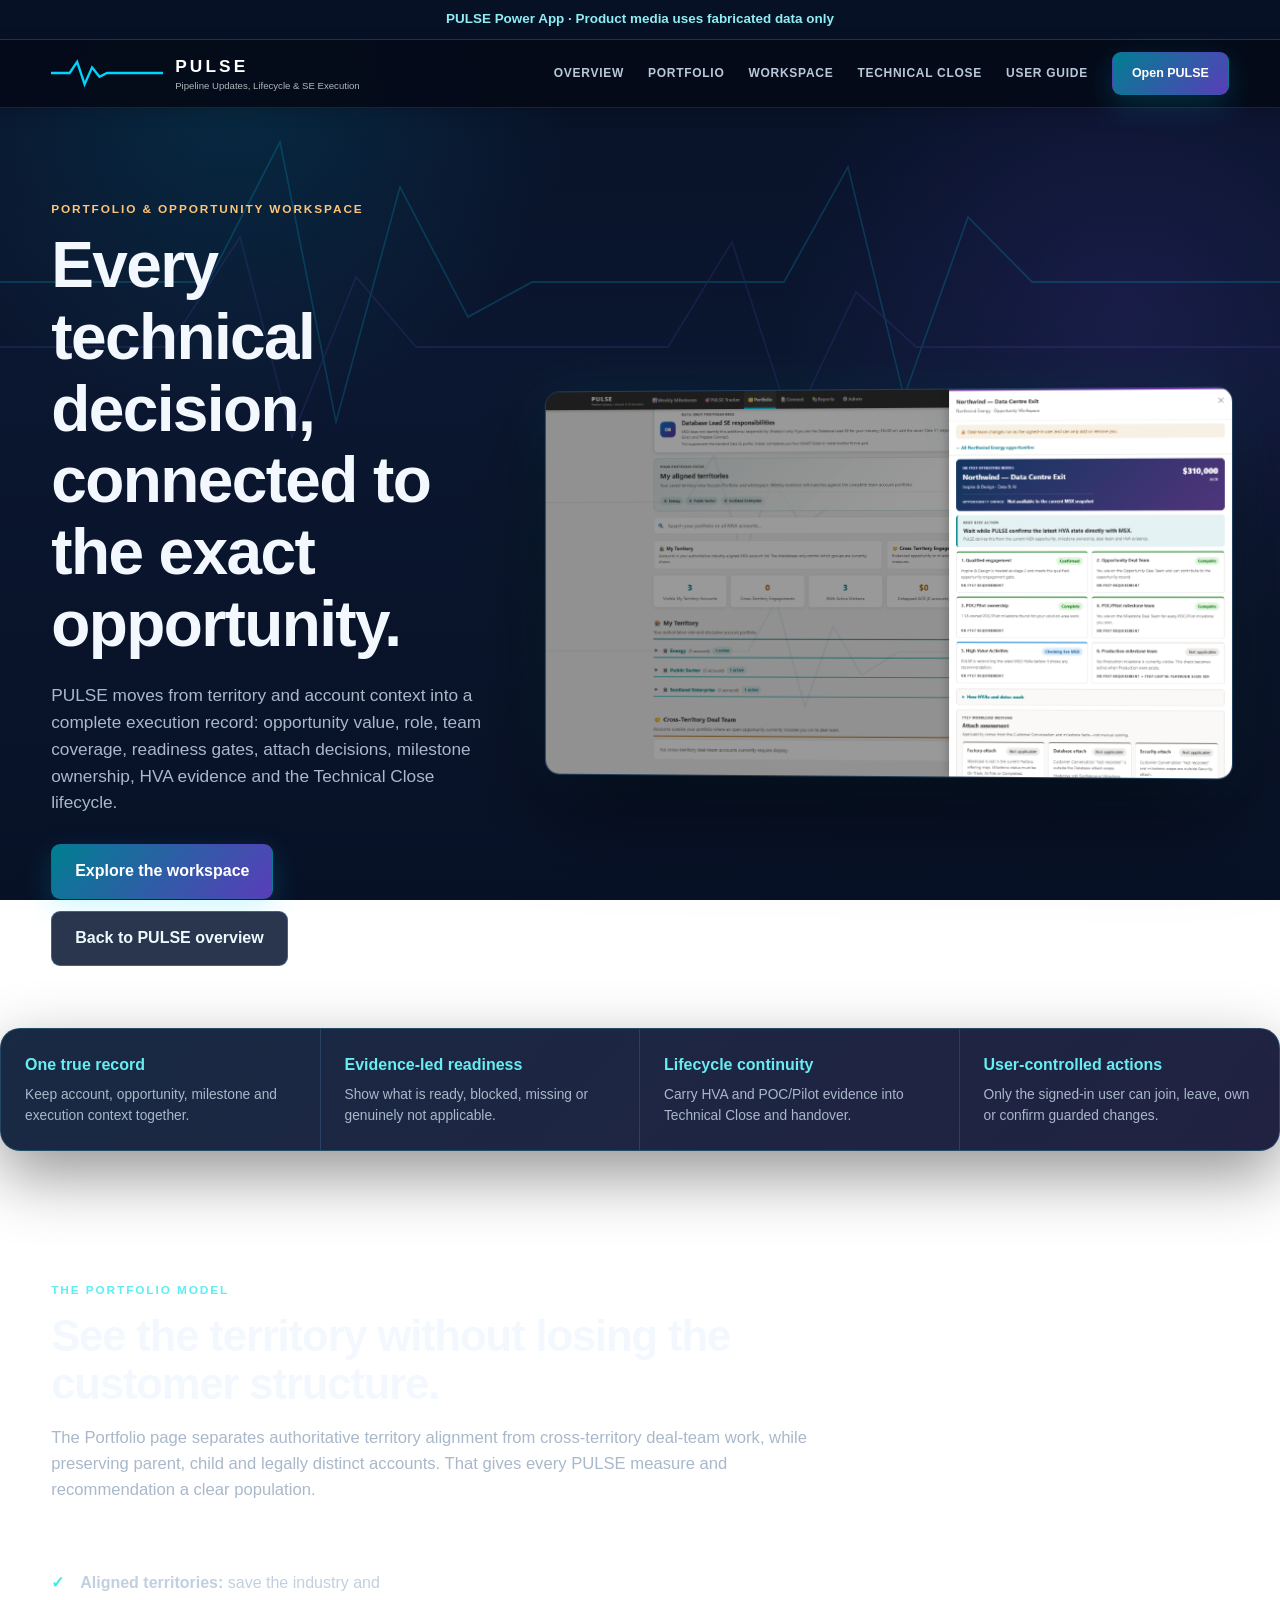
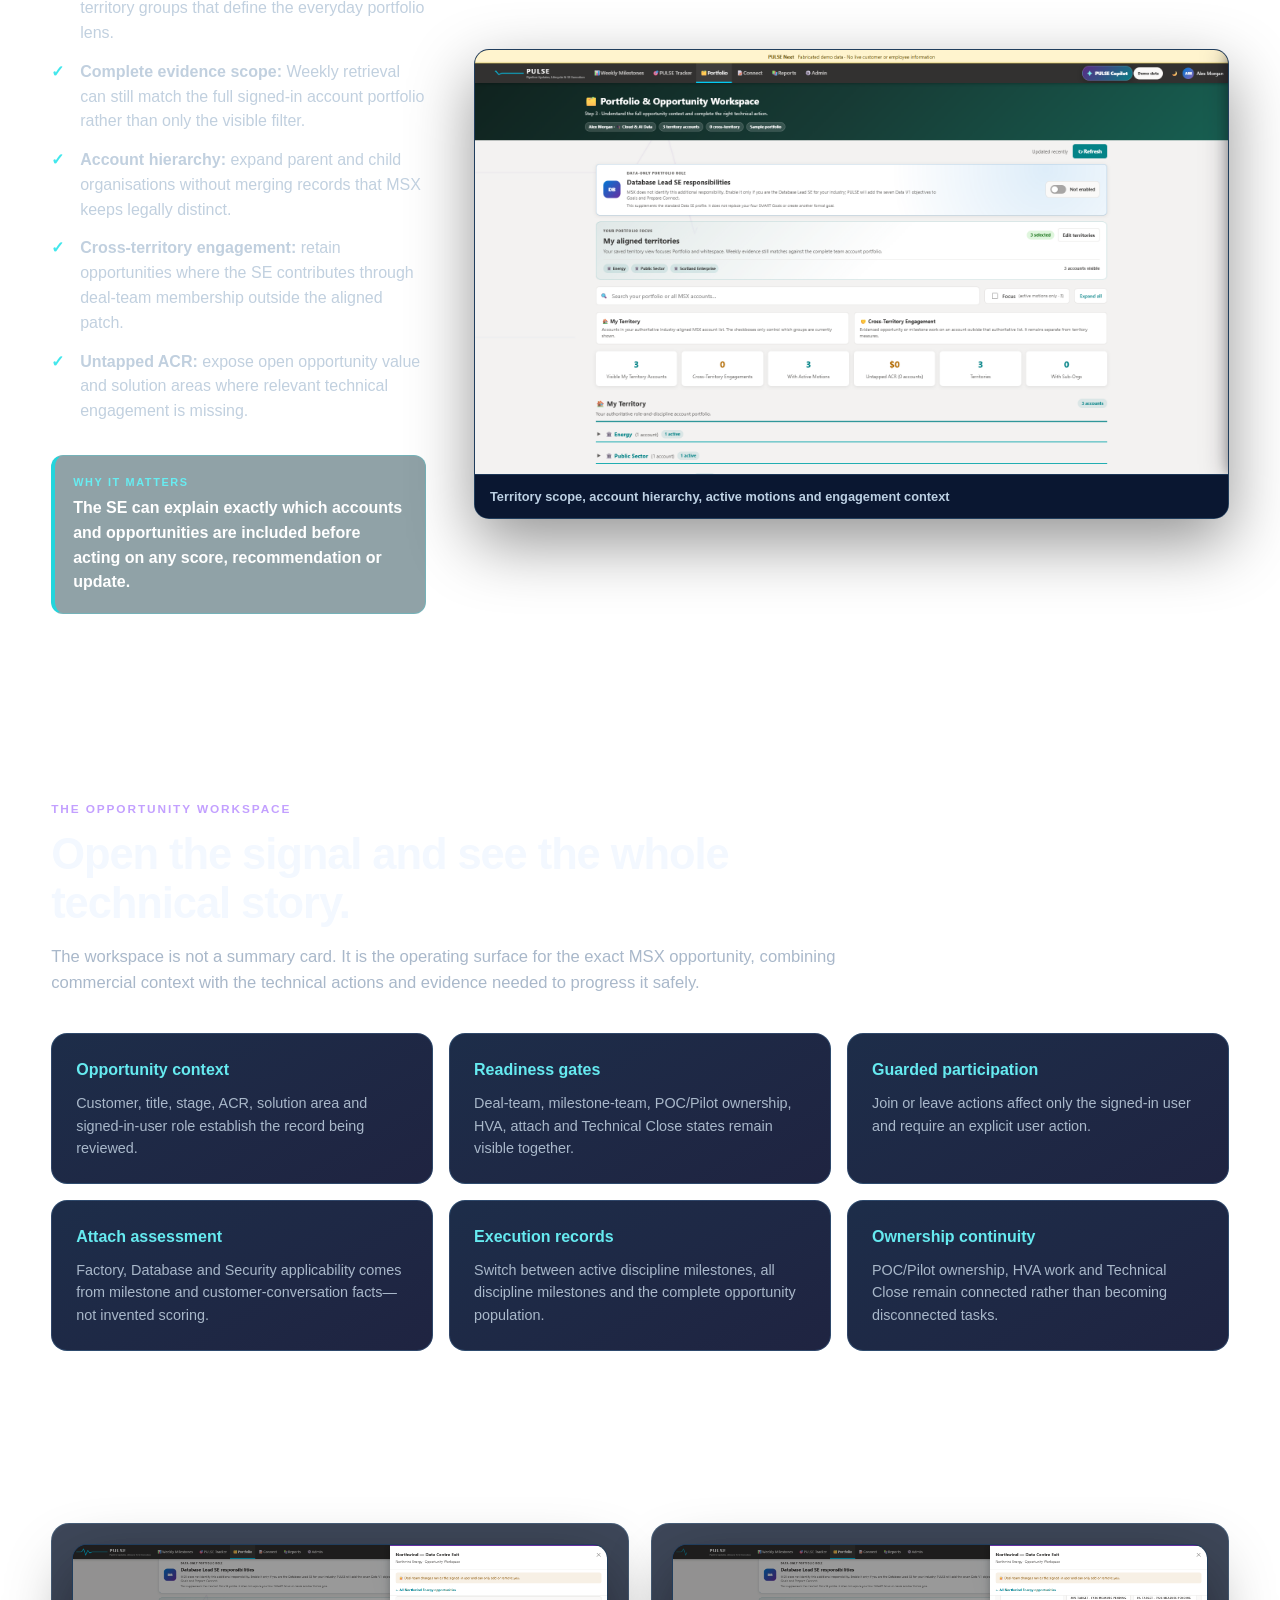
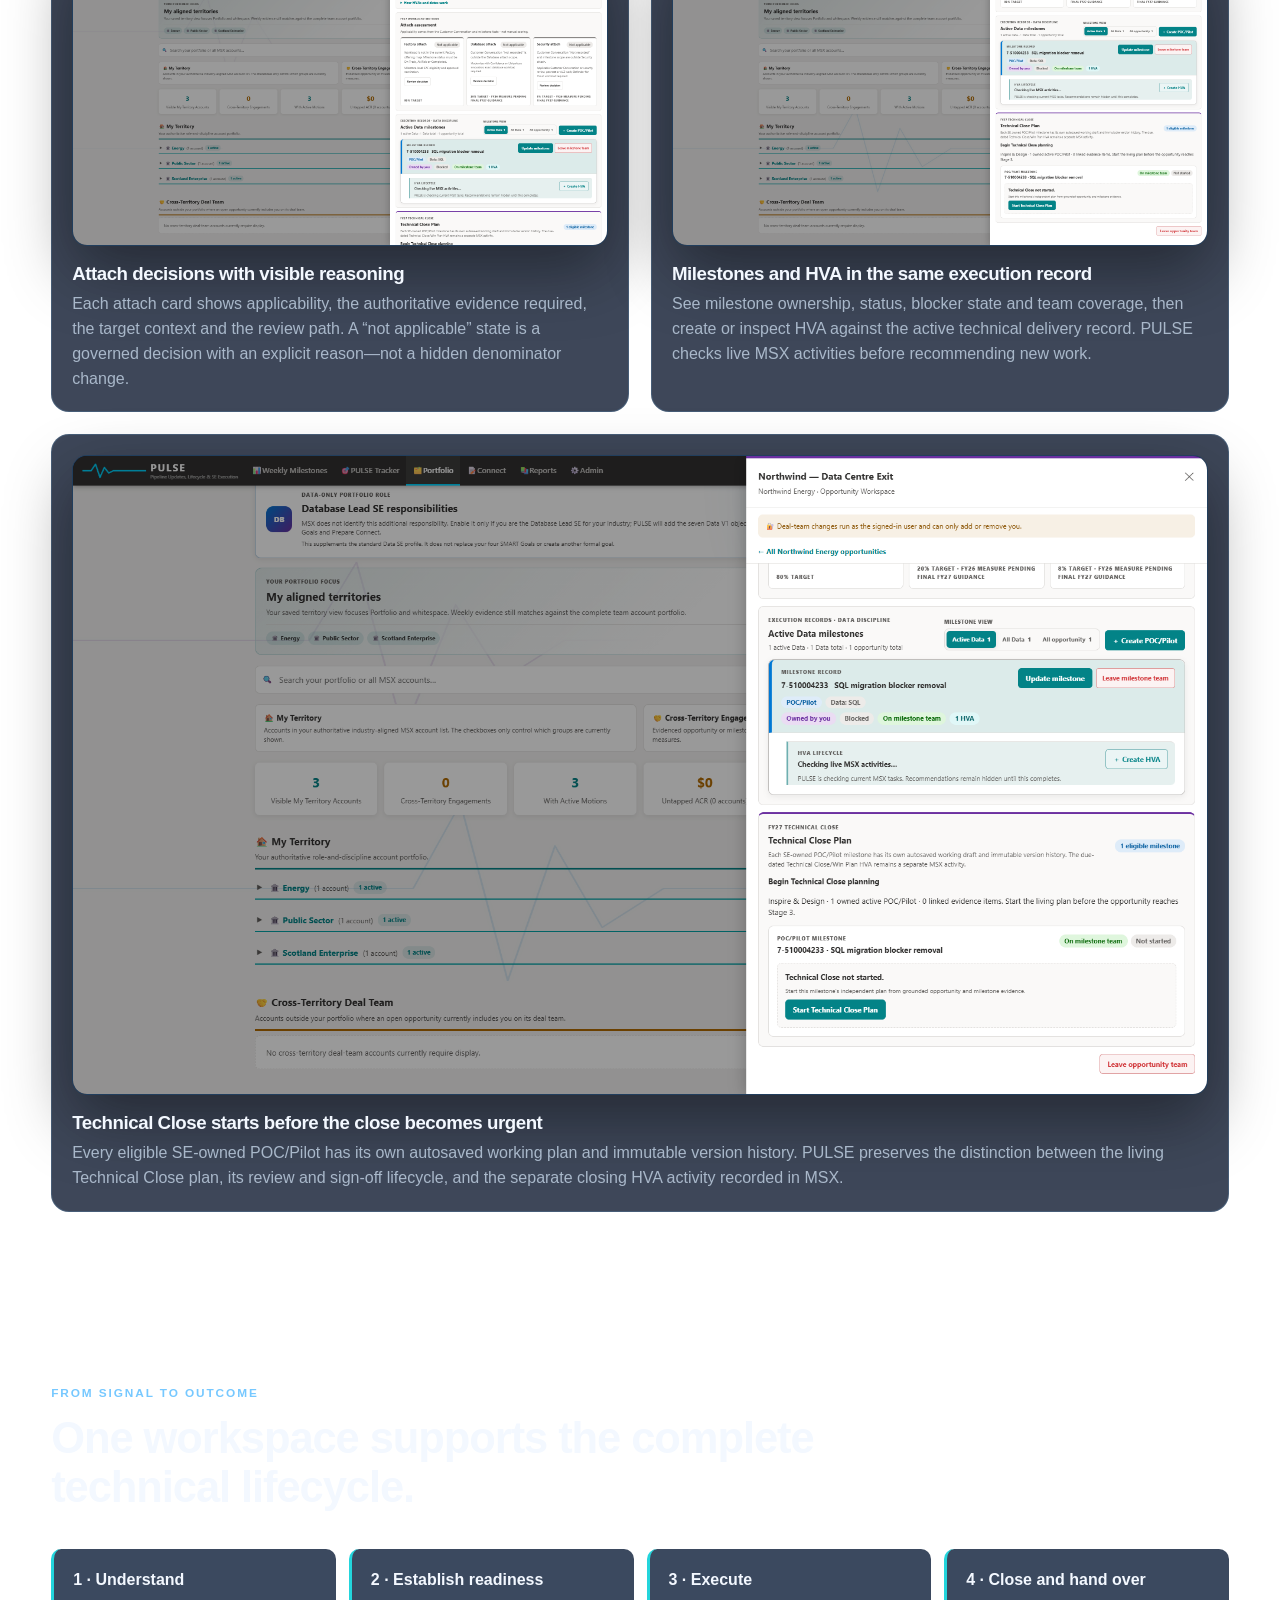
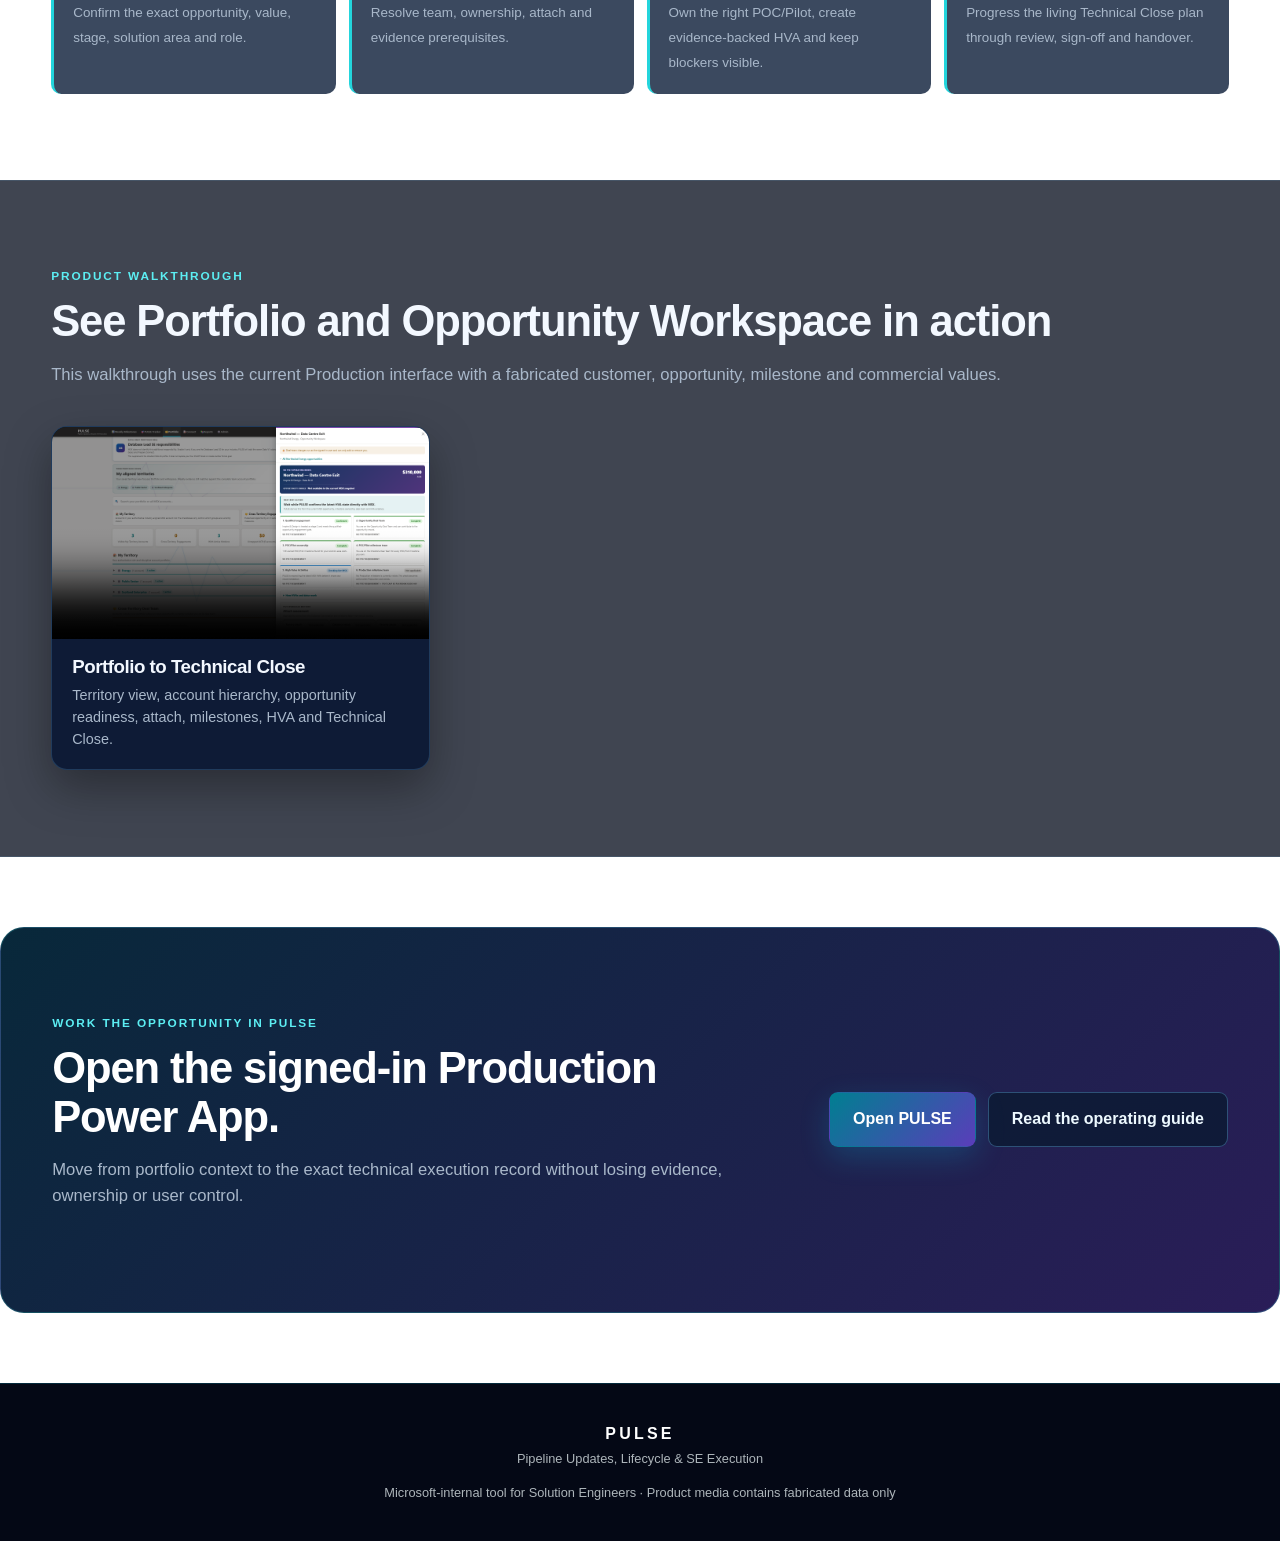
==== portfolio.html @ ce934a61 "Complete PULSE product showcase Co-authored-by: Copilot <223556219+Copilot@users.noreply.github.com>" ====
<!doctype html>
<html lang="en">
<head>
  <meta charset="utf-8" />
  <meta name="viewport" content="width=device-width, initial-scale=1" />
  <title>PULSE Portfolio &amp; Opportunity Workspace</title>
  <meta name="description" content="Explore how PULSE connects account hierarchy, opportunity readiness, attach, milestones, HVA and Technical Close in one signed-in workspace." />
  <link rel="stylesheet" href="assets/site.css?v=20261020c" />
  <link rel="icon" href="data:image/svg+xml,%3Csvg xmlns='http://www.w3.org/2000/svg' viewBox='0 0 40 40'%3E%3Cpolyline points='2,20 12,20 17,8 22,32 27,14 32,24 38,20' fill='none' stroke='%2300d4ff' stroke-width='3'/%3E%3C/svg%3E" />
</head>
<body>
  <div class="bg-lines" aria-hidden="true">
    <svg viewBox="0 0 1600 420" preserveAspectRatio="none">
      <polyline points="0,210 260,210 350,70 420,350 500,115 585,245 665,210 980,210 1060,95 1130,325 1210,145 1290,210 1600,210" />
      <polyline class="pulse-secondary" points="0,275 210,275 300,165 365,365 445,205 520,275 835,275 915,170 990,355 1070,220 1145,275 1600,275" />
    </svg>
  </div>
  <div class="notice">PULSE Power App · Product media uses fabricated data only</div>
  <header class="nav" id="top">
    <a class="brand" href="index.html" aria-label="PULSE home">
      <svg viewBox="0 0 120 32" aria-hidden="true"><polyline points="0,16 20,16 28,4 36,28 44,10 52,20 60,16 120,16" fill="none" stroke="#00d4ff" stroke-width="2.5"/></svg>
      <span><b>PULSE</b><small>Pipeline Updates, Lifecycle &amp; SE Execution</small></span>
    </a>
    <nav class="nav-links" aria-label="Primary">
      <a href="index.html">OVERVIEW</a>
      <a href="#portfolio-map">PORTFOLIO</a>
      <a href="#workspace">WORKSPACE</a>
      <a href="#technical-close">TECHNICAL CLOSE</a>
      <a href="userguide.html">USER GUIDE</a>
    </nav>
    <a class="btn btn-primary nav-cta" href="https://apps.powerapps.com/play/e/e039dcfb-b20b-e65f-ad57-d03475ca12a8/app/08a4dc36-cfad-464f-891b-8ad8db1c9adf?tenantId=72f988bf-86f1-41af-91ab-2d7cd011db47" target="_blank" rel="noopener">Open PULSE</a>
    <button class="nav-burger" id="navBurger" aria-label="Menu">☰</button>
  </header>

  <main>
    <section class="deep-hero">
      <div>
        <div class="eyebrow amber">PORTFOLIO &amp; OPPORTUNITY WORKSPACE</div>
        <h1>Every technical decision, connected to the exact opportunity.</h1>
        <p>PULSE moves from territory and account context into a complete execution record: opportunity value, role, team coverage, readiness gates, attach decisions, milestone ownership, HVA evidence and the Technical Close lifecycle.</p>
        <div class="hero-actions">
          <a class="btn btn-primary btn-large" href="#workspace">Explore the workspace</a>
          <a class="btn btn-secondary btn-large" href="index.html">Back to PULSE overview</a>
        </div>
      </div>
      <figure class="app-frame hero-frame"><img src="images/current/opportunity-workspace.png" alt="PULSE Opportunity Workspace with fabricated opportunity data" /></figure>
    </section>

    <section class="proof-strip" aria-label="Opportunity Workspace strengths">
      <article><strong>One true record</strong><span>Keep account, opportunity, milestone and execution context together.</span></article>
      <article><strong>Evidence-led readiness</strong><span>Show what is ready, blocked, missing or genuinely not applicable.</span></article>
      <article><strong>Lifecycle continuity</strong><span>Carry HVA and POC/Pilot evidence into Technical Close and handover.</span></article>
      <article><strong>User-controlled actions</strong><span>Only the signed-in user can join, leave, own or confirm guarded changes.</span></article>
    </section>

    <section class="section" id="portfolio-map">
      <div class="section-heading">
        <div class="eyebrow">THE PORTFOLIO MODEL</div>
        <h2>See the territory without losing the customer structure.</h2>
        <p>The Portfolio page separates authoritative territory alignment from cross-territory deal-team work, while preserving parent, child and legally distinct accounts. That gives every PULSE measure and recommendation a clear population.</p>
      </div>
      <div class="feature">
        <div class="feature-copy">
          <ul class="ticks">
            <li><strong>Aligned territories:</strong> save the industry and territory groups that define the everyday portfolio lens.</li>
            <li><strong>Complete evidence scope:</strong> Weekly retrieval can still match the full signed-in account portfolio rather than only the visible filter.</li>
            <li><strong>Account hierarchy:</strong> expand parent and child organisations without merging records that MSX keeps legally distinct.</li>
            <li><strong>Cross-territory engagement:</strong> retain opportunities where the SE contributes through deal-team membership outside the aligned patch.</li>
            <li><strong>Untapped ACR:</strong> expose open opportunity value and solution areas where relevant technical engagement is missing.</li>
          </ul>
          <div class="outcome-card"><span>WHY IT MATTERS</span><strong>The SE can explain exactly which accounts and opportunities are included before acting on any score, recommendation or update.</strong></div>
        </div>
        <figure class="app-frame"><img src="images/current/portfolio.png" alt="PULSE Portfolio territory and account hierarchy" /><figcaption>Territory scope, account hierarchy, active motions and engagement context</figcaption></figure>
      </div>
    </section>

    <section class="section" id="workspace">
      <div class="section-heading">
        <div class="eyebrow purple">THE OPPORTUNITY WORKSPACE</div>
        <h2>Open the signal and see the whole technical story.</h2>
        <p>The workspace is not a summary card. It is the operating surface for the exact MSX opportunity, combining commercial context with the technical actions and evidence needed to progress it safely.</p>
      </div>
      <div class="capability-grid">
        <article><b>Opportunity context</b><p>Customer, title, stage, ACR, solution area and signed-in-user role establish the record being reviewed.</p></article>
        <article><b>Readiness gates</b><p>Deal-team, milestone-team, POC/Pilot ownership, HVA, attach and Technical Close states remain visible together.</p></article>
        <article><b>Guarded participation</b><p>Join or leave actions affect only the signed-in user and require an explicit user action.</p></article>
        <article><b>Attach assessment</b><p>Factory, Database and Security applicability comes from milestone and customer-conversation facts—not invented scoring.</p></article>
        <article><b>Execution records</b><p>Switch between active discipline milestones, all discipline milestones and the complete opportunity population.</p></article>
        <article><b>Ownership continuity</b><p>POC/Pilot ownership, HVA work and Technical Close remain connected rather than becoming disconnected tasks.</p></article>
      </div>
    </section>

    <section class="section">
      <div class="workspace-story">
        <article>
          <figure class="app-frame"><img src="images/current/opportunity-workspace-attach.png" alt="PULSE attach assessment and active milestones" /></figure>
          <h3>Attach decisions with visible reasoning</h3>
          <p>Each attach card shows applicability, the authoritative evidence required, the target context and the review path. A “not applicable” state is a governed decision with an explicit reason—not a hidden denominator change.</p>
        </article>
        <article>
          <figure class="app-frame"><img src="images/current/opportunity-workspace-milestones.png" alt="PULSE milestone and HVA lifecycle" /></figure>
          <h3>Milestones and HVA in the same execution record</h3>
          <p>See milestone ownership, status, blocker state and team coverage, then create or inspect HVA against the active technical delivery record. PULSE checks live MSX activities before recommending new work.</p>
        </article>
        <article class="wide" id="technical-close">
          <figure class="app-frame"><img src="images/current/opportunity-workspace-technical-close.png" alt="PULSE Technical Close planning workspace" /></figure>
          <h3>Technical Close starts before the close becomes urgent</h3>
          <p>Every eligible SE-owned POC/Pilot has its own autosaved working plan and immutable version history. PULSE preserves the distinction between the living Technical Close plan, its review and sign-off lifecycle, and the separate closing HVA activity recorded in MSX.</p>
        </article>
      </div>
    </section>

    <section class="section">
      <div class="section-heading">
        <div class="eyebrow blue">FROM SIGNAL TO OUTCOME</div>
        <h2>One workspace supports the complete technical lifecycle.</h2>
      </div>
      <div class="guardrail-grid">
        <article><strong>1 · Understand</strong><span>Confirm the exact opportunity, value, stage, solution area and role.</span></article>
        <article><strong>2 · Establish readiness</strong><span>Resolve team, ownership, attach and evidence prerequisites.</span></article>
        <article><strong>3 · Execute</strong><span>Own the right POC/Pilot, create evidence-backed HVA and keep blockers visible.</span></article>
        <article><strong>4 · Close and hand over</strong><span>Progress the living Technical Close plan through review, sign-off and handover.</span></article>
      </div>
    </section>

    <section class="videos section">
      <div class="section-heading">
        <div class="eyebrow">PRODUCT WALKTHROUGH</div>
        <h2>See Portfolio and Opportunity Workspace in action</h2>
        <p>This walkthrough uses the current Production interface with a fabricated customer, opportunity, milestone and commercial values.</p>
      </div>
      <div class="video-grid">
        <article class="video-card">
          <video controls preload="metadata" poster="images/current/opportunity-workspace.png"><source src="videos/portfolio-opportunity-walkthrough.mp4" type="video/mp4" /></video>
          <div><h3>Portfolio to Technical Close</h3><p>Territory view, account hierarchy, opportunity readiness, attach, milestones, HVA and Technical Close.</p></div>
        </article>
      </div>
    </section>

    <section class="cta section">
      <div>
        <div class="eyebrow">WORK THE OPPORTUNITY IN PULSE</div>
        <h2>Open the signed-in Production Power App.</h2>
        <p>Move from portfolio context to the exact technical execution record without losing evidence, ownership or user control.</p>
      </div>
      <div class="hero-actions">
        <a class="btn btn-primary btn-large" href="https://apps.powerapps.com/play/e/e039dcfb-b20b-e65f-ad57-d03475ca12a8/app/08a4dc36-cfad-464f-891b-8ad8db1c9adf?tenantId=72f988bf-86f1-41af-91ab-2d7cd011db47" target="_blank" rel="noopener">Open PULSE</a>
        <a class="btn btn-secondary btn-large" href="userguide.html#portfolio">Read the operating guide</a>
      </div>
    </section>
  </main>

  <footer class="footer">
    <strong>PULSE</strong>
    <span>Pipeline Updates, Lifecycle &amp; SE Execution</span>
    <p>Microsoft-internal tool for Solution Engineers · Product media contains fabricated data only</p>
  </footer>
  <script src="assets/site.js?v=20261020b"></script>
</body>
</html>
---- assets/site.css ----
:root {
  --ink:#17212b; --muted:#5d6872; --line:#dce2e7; --surface:#fff; --soft:#f4f6f7;
  --nav:#292929; --teal:#008c91; --teal-dark:#043f42; --cyan:#00b7c7;
  --blue:#1261a0; --purple:#633b86; --amber:#a85d00; --danger:#c43131;
  --shadow:0 18px 48px rgba(25,41,50,.13); --max:1440px;
  --font:"Segoe UI",Arial,sans-serif;
}
*{box-sizing:border-box} html{scroll-behavior:smooth} body{margin:0;background:#f6f7f8;color:var(--ink);font-family:var(--font);line-height:1.55} a{color:inherit;text-decoration:none} img,video{max-width:100%} h1,h2,h3{line-height:1.12;letter-spacing:-.025em} h1,h2,h3,p{margin-top:0}
.notice{padding:9px 20px;text-align:center;background:#fff3c9;border-bottom:1px solid #e6c95e;color:#5d4500;font-size:.84rem;font-weight:600}
.nav{position:sticky;top:0;z-index:50;display:flex;align-items:center;gap:24px;min-height:68px;padding:0 clamp(20px,4vw,58px);background:var(--nav);color:#fff;box-shadow:0 4px 16px rgba(0,0,0,.18)}
.brand{display:flex;align-items:center;gap:12px;min-width:260px}.brand svg{width:112px;height:30px}.brand span{display:flex;flex-direction:column}.brand b{font-size:1.08rem;letter-spacing:.18em}.brand small{font-size:.6rem;color:#aeb6bc}
.nav-links{display:flex;align-items:center;gap:24px;margin-left:auto}.nav-links a{font-size:.75rem;font-weight:700;color:#d8dcdf;letter-spacing:.06em}.nav-links a:hover{color:#fff}
.nav-burger{display:none;margin-left:auto;border:0;background:transparent;color:#fff;font-size:1.5rem}.btn{display:inline-flex;align-items:center;justify-content:center;border-radius:9px;padding:11px 19px;border:1px solid transparent;font-weight:700;transition:.2s ease}.btn:hover{transform:translateY(-2px)}
.btn-primary{background:var(--teal);color:#fff;box-shadow:0 8px 20px rgba(0,140,145,.22)}.btn-primary:hover{background:#00777c}.btn-secondary{background:#fff;border-color:#bdc8cf;color:#27333d}.btn-large{padding:14px 23px}.nav-cta{font-size:.78rem}
.hero{max-width:var(--max);margin:auto;padding:76px clamp(22px,4vw,62px) 84px;display:grid;grid-template-columns:.8fr 1.35fr;gap:48px;align-items:center;background:radial-gradient(circle at 20% 15%,rgba(0,183,199,.11),transparent 34%)}
.hero-copy h1{font-size:clamp(3rem,5vw,5.3rem);margin:0 0 24px}.hero-copy h1 span{display:block;color:var(--teal)}.hero-copy>p{font-size:1.16rem;color:var(--muted);max-width:680px}
.eyebrow{color:var(--teal);font-size:.74rem;font-weight:800;letter-spacing:.16em;text-transform:uppercase;margin-bottom:12px}.eyebrow.blue{color:var(--blue)}.eyebrow.purple{color:var(--purple)}.eyebrow.amber{color:var(--amber)}
.hero-actions{display:flex;gap:12px;flex-wrap:wrap;margin-top:28px}.trust-row{display:flex;gap:18px;flex-wrap:wrap;margin-top:24px;color:#3d555d;font-size:.85rem;font-weight:600}
.app-frame{margin:0;border:1px solid #ccd4d9;border-radius:15px;background:#fff;box-shadow:var(--shadow);overflow:hidden}.app-frame img{display:block;width:100%;height:auto}.hero-frame{transform:perspective(1400px) rotateY(-3deg);box-shadow:0 30px 80px rgba(13,52,57,.22)}
.section{max-width:var(--max);margin:0 auto;padding:86px clamp(22px,4vw,62px)}.section-heading{max-width:800px;margin-bottom:38px}.section-heading h2,.feature-copy h2,.copilot-band h2,.cta h2{font-size:clamp(2rem,3.4vw,3.4rem);margin-bottom:16px}.section-heading p,.feature-copy>p,.copilot-band p,.cta p{color:var(--muted);font-size:1.04rem}
.journey{background:#fff;border:1px solid var(--line);border-radius:24px}.journey-grid{display:grid;grid-template-columns:repeat(3,1fr);gap:14px}.journey-grid article{padding:23px;border:1px solid var(--line);border-radius:14px;background:#fafbfb}.journey-grid b{color:var(--teal);font-size:.75rem}.journey-grid h3{margin:10px 0 7px;font-size:1.12rem}.journey-grid p{margin:0;color:var(--muted);font-size:.9rem}
.feature{display:grid;grid-template-columns:.78fr 1.4fr;gap:48px;align-items:center}.feature.reverse{grid-template-columns:1.4fr .78fr}.feature.reverse .feature-copy{order:2}.ticks{list-style:none;padding:0;margin:24px 0}.ticks li{position:relative;padding:7px 0 7px 29px;color:#36434d}.ticks li:before{content:"✓";position:absolute;left:0;color:var(--teal);font-weight:900}.text-link{display:inline-block;color:var(--teal);font-weight:800;margin-top:8px}
.tracker-section{max-width:none;background:linear-gradient(135deg,#073f42,#0b5558);color:#fff}.tracker-section>.section-heading,.tracker-section>.tab-gallery{max-width:var(--max);margin-left:auto;margin-right:auto}.tracker-section .section-heading p{color:#d7e8e9}.tracker-section .eyebrow{color:#83e5eb}
.tab-gallery{display:grid;grid-template-columns:repeat(3,1fr);gap:18px}.tab-gallery article{background:#fff;color:var(--ink);border-radius:17px;padding:12px 12px 20px;box-shadow:0 18px 40px rgba(0,0,0,.2)}.tab-gallery h3{margin:18px 10px 6px}.tab-gallery p{margin:0 10px;color:var(--muted);font-size:.9rem}.tab-gallery .app-frame{border-radius:10px;box-shadow:none}
.connect-feature{background:linear-gradient(125deg,#fff,#f5effa);border-radius:24px}.copilot-band{display:grid;grid-template-columns:1.4fr .75fr;gap:48px;align-items:center}
.copilot-frame{max-width:520px;justify-self:center}.copilot-frame img{max-height:780px;object-fit:contain}
.videos{max-width:none;background:#eef2f3}.videos>.section-heading,.videos>.video-grid{max-width:var(--max);margin-left:auto;margin-right:auto}.video-grid{display:grid;grid-template-columns:repeat(3,1fr);gap:20px}.video-card{overflow:hidden;border-radius:16px;background:#fff;border:1px solid var(--line);box-shadow:0 14px 35px rgba(23,49,57,.1)}.video-card video{display:block;width:100%;aspect-ratio:16/9;background:#091d29}.video-card>div{padding:18px 20px}.video-card h3{margin-bottom:6px}.video-card p{margin:0;color:var(--muted);font-size:.9rem}
.cta{display:flex;align-items:center;justify-content:space-between;gap:40px;background:linear-gradient(135deg,#092f32,#07575b);color:#fff;border-radius:24px;margin-top:70px;margin-bottom:70px}.cta p{color:#d2e5e6;max-width:700px}.cta .hero-actions{margin:0;flex-shrink:0}
.footer{padding:38px 24px;text-align:center;background:#262626;color:#fff}.footer strong{display:block;letter-spacing:.2em}.footer span,.footer p{color:#adb5ba;font-size:.8rem}.footer p{margin:12px 0 0}
/* User guide */
.bg-lines{display:none}.guide-hero{max-width:none;padding:76px 24px 42px;text-align:center;background:linear-gradient(135deg,#073f42,#60327f);color:#fff}.guide-hero h1{font-size:clamp(2.5rem,5vw,4.2rem);margin:12px 0}.guide-hero p{max-width:800px;margin:0 auto;color:#e3e9ed}.guide-hero .eyebrow{color:#91edf1}.grad{color:#8eeaf0}.toc{display:flex;justify-content:center;flex-wrap:wrap;gap:8px;margin:26px auto 0;max-width:1000px}.toc a{padding:7px 13px;border:1px solid rgba(255,255,255,.25);border-radius:999px;background:rgba(255,255,255,.08);font-size:.8rem}.guide{max-width:1040px;margin:0 auto;padding:52px 28px 90px}.guide h2{font-size:1.8rem;margin:52px 0 10px;scroll-margin-top:90px}.guide h3{font-size:1.16rem;margin:28px 0 7px}.guide h4{margin:20px 0 5px}.guide p,.guide li{color:#3f4b55}.guide li{margin:7px 0}.guide .lead{font-size:1.07rem;color:var(--muted)}.guide a{color:#006d74}.callout{padding:17px 19px;margin:20px 0;border:1px solid #b9dfe2;border-left:4px solid var(--teal);border-radius:10px;background:#edf9f9}.tag{font-size:.65rem;padding:3px 8px;border-radius:999px;background:#e7f3f4;color:#006d74}.cmd{display:block;margin:10px 0;padding:12px 15px;border-radius:8px;background:#eaf1f2;color:#13494c;font-family:Consolas,monospace}.guide-cta{display:flex;justify-content:center;gap:12px;flex-wrap:wrap;margin-top:50px}.media-note{text-align:center;color:var(--muted);font-size:.84rem}
/* PULSE product showcase */
:root{
  --ink:#f3f8ff;--muted:#a9b8ca;--line:rgba(115,191,255,.2);--surface:#111c36;--soft:#0c1630;
  --nav:#070d1d;--teal:#23d5dc;--teal-dark:#0a4f58;--cyan:#00d4ff;
  --blue:#5bbcff;--purple:#b88cff;--amber:#ffbd66;--danger:#ff7777;
  --shadow:0 24px 65px rgba(0,0,0,.42);
}
body{position:relative;background:
  radial-gradient(circle at 18% 8%,rgba(0,212,255,.12),transparent 26%),
  radial-gradient(circle at 88% 34%,rgba(126,77,255,.12),transparent 27%),
  linear-gradient(180deg,#071126 0%,#0b1730 42%,#071126 100%);
  color:var(--ink);background-attachment:fixed}
body>*:not(.bg-lines){position:relative;z-index:1}
.bg-lines{display:block;position:fixed;z-index:0;inset:72px 0 auto;height:420px;pointer-events:none;opacity:.18}
.bg-lines svg{width:100%;height:100%}.bg-lines polyline{fill:none;stroke:#00d4ff;stroke-width:2}.bg-lines .pulse-secondary{stroke:#8d63ff;opacity:.68}
.notice{background:#071126;border-color:rgba(0,212,255,.25);color:#8eeef3}
.nav{background:rgba(5,10,24,.94);border-bottom:1px solid rgba(0,212,255,.18);backdrop-filter:blur(18px)}
.nav-links a{color:#b9c9da}.nav-links a:hover{color:#6feef3}
.btn-primary,.btn-grad{background:linear-gradient(135deg,#007f91,#5a3dba);color:#fff;box-shadow:0 10px 30px rgba(0,212,255,.18)}
.btn-secondary,.btn-dark{background:rgba(13,27,53,.88);border-color:rgba(112,195,255,.32);color:#edf9ff}
.hero{max-width:var(--max);background:none;padding-top:92px}
.hero-copy h1{color:#fff;text-shadow:0 10px 40px rgba(0,0,0,.35)}.hero-copy h1 span{color:#54e8ed}.hero-copy>p,.section-heading p,.feature-copy>p,.copilot-band p,.cta p{color:var(--muted)}
.trust-row{color:#9ddde4}.eyebrow{color:#5ceef3}.eyebrow.blue{color:#76c8ff}.eyebrow.purple{color:#c3a0ff}.eyebrow.amber{color:#ffc477}
.app-frame{border-color:rgba(114,193,255,.25);background:#071126;box-shadow:var(--shadow)}
.app-frame figcaption{padding:12px 15px;background:#0a1731;border-top:1px solid rgba(114,193,255,.18);color:#bcd0e3;font-size:.8rem;font-weight:700}
.hero-frame{box-shadow:0 34px 90px rgba(0,0,0,.54),0 0 55px rgba(0,212,255,.09)}
.proof-strip{max-width:1320px;margin:0 auto 44px;display:grid;grid-template-columns:repeat(4,1fr);border:1px solid rgba(65,211,224,.22);border-radius:20px;background:linear-gradient(130deg,rgba(10,28,55,.94),rgba(19,20,54,.94));box-shadow:var(--shadow);overflow:hidden}
.proof-strip article{padding:24px;border-right:1px solid rgba(114,193,255,.17)}.proof-strip article:last-child{border-right:0}.proof-strip strong,.proof-strip span{display:block}.proof-strip strong{color:#67edf2;margin-bottom:6px}.proof-strip span{color:#a9b8ca;font-size:.86rem}
.journey{background:linear-gradient(145deg,rgba(14,31,58,.95),rgba(15,23,50,.95));border-color:rgba(113,194,255,.2)}
.journey-grid article{background:rgba(5,14,33,.7);border-color:rgba(113,194,255,.18)}.journey-grid p{color:var(--muted)}
.feature{grid-template-columns:.72fr 1.45fr}.feature.reverse{grid-template-columns:1.45fr .72fr}
.ticks li{color:#c1d0df}.ticks li:before{color:#42e7ec}
.text-link{color:#5ceef3}
.product-gallery{display:grid;grid-template-columns:1fr 1fr;gap:15px;align-items:start}.product-gallery .gallery-wide{grid-column:1/-1}
.outcome-card{margin:24px 0 14px;padding:18px;border:1px solid rgba(51,223,229,.28);border-left:4px solid #23d5dc;border-radius:12px;background:rgba(10,50,60,.45)}
.outcome-card.purple{border-color:rgba(184,140,255,.3);border-left-color:#b88cff;background:rgba(59,35,91,.32)}.outcome-card span,.gallery-copy>span{display:block;color:#67edf2;font-size:.68rem;font-weight:900;letter-spacing:.15em}.outcome-card strong{display:block;margin-top:5px;color:#fff}
.tracker-section{background:linear-gradient(145deg,rgba(4,20,43,.97),rgba(22,20,63,.96));border-block:1px solid rgba(0,212,255,.15)}
.tab-gallery article{display:flex;flex-direction:column;background:linear-gradient(160deg,#101f3d,#0b1730);color:var(--ink);border:1px solid rgba(101,192,255,.2);padding:12px;box-shadow:0 20px 50px rgba(0,0,0,.35)}
.tab-gallery p{color:var(--muted)}.gallery-copy{padding:16px 10px 10px}.gallery-copy h3{margin:8px 0}.gallery-copy ul{padding-left:18px;margin:16px 0 0;color:#b9c9da;font-size:.84rem}.gallery-copy li{margin:7px 0}
.tracker-capabilities{max-width:var(--max);margin:24px auto 0;display:grid;grid-template-columns:repeat(4,1fr);gap:12px}.tracker-capabilities article{padding:18px;border:1px solid rgba(101,192,255,.18);border-radius:13px;background:rgba(7,19,41,.74)}.tracker-capabilities b,.tracker-capabilities span{display:block}.tracker-capabilities b{color:#70e9ef;margin-bottom:7px}.tracker-capabilities span{color:#a9b8ca;font-size:.82rem}
.connect-feature{background:linear-gradient(145deg,rgba(19,24,55,.92),rgba(42,22,67,.9));border:1px solid rgba(184,140,255,.18)}
.reports-feature{background:linear-gradient(145deg,rgba(8,27,52,.9),rgba(8,44,55,.7));border-radius:24px;border:1px solid rgba(91,188,255,.16)}
.copilot-band{background:linear-gradient(145deg,rgba(18,29,60,.84),rgba(47,25,75,.68));border:1px solid rgba(184,140,255,.18);border-radius:24px}
.videos{background:rgba(4,11,27,.76);border-block:1px solid rgba(112,195,255,.13)}.video-card{background:#0e1b36;border-color:rgba(112,195,255,.19);box-shadow:0 18px 45px rgba(0,0,0,.35)}.video-card p{color:var(--muted)}
.cta{background:linear-gradient(135deg,#08283a,#2a1d58);border:1px solid rgba(66,224,232,.22)}
.footer{background:#040815;border-top:1px solid rgba(0,212,255,.16)}
.guide-hero{background:linear-gradient(135deg,rgba(6,28,54,.98),rgba(56,29,91,.96))}.guide{max-width:1120px}.guide p,.guide li{color:#bcc9d7}.guide .lead{color:#9eb2c7}.guide a{color:#66eaf0}.callout{background:rgba(9,43,56,.62);border-color:rgba(80,222,230,.28);color:#dceef2}.tag{background:rgba(0,212,255,.13);color:#6cecf2}.cmd{background:#0d1e3d;color:#8beef3;border:1px solid rgba(0,212,255,.16)}
.deep-hero{max-width:var(--max);margin:auto;padding:92px clamp(22px,4vw,62px) 62px;display:grid;grid-template-columns:.8fr 1.25fr;gap:48px;align-items:center}.deep-hero h1{font-size:clamp(2.8rem,5vw,5rem);margin-bottom:22px}.deep-hero p{color:var(--muted);font-size:1.08rem}.deep-hero .hero-actions{margin-top:28px}
.capability-grid{display:grid;grid-template-columns:repeat(3,1fr);gap:16px}.capability-grid article{padding:24px;border:1px solid rgba(112,195,255,.2);border-radius:16px;background:linear-gradient(150deg,rgba(15,32,62,.94),rgba(17,22,53,.94))}.capability-grid b{display:block;margin-bottom:9px;color:#66eaf0}.capability-grid p{margin:0;color:var(--muted);font-size:.9rem}
.workspace-story{display:grid;grid-template-columns:repeat(2,1fr);gap:22px}.workspace-story article{padding:20px;border:1px solid rgba(112,195,255,.18);border-radius:18px;background:rgba(8,20,43,.78)}.workspace-story article.wide{grid-column:1/-1}.workspace-story h3{margin:18px 0 7px}.workspace-story p{margin:0;color:var(--muted)}
.guardrail-grid{display:grid;grid-template-columns:repeat(4,1fr);gap:13px}.guardrail-grid article{padding:19px;border-left:3px solid #23d5dc;border-radius:10px;background:rgba(10,28,55,.8)}.guardrail-grid strong{display:block;margin-bottom:7px}.guardrail-grid span{color:var(--muted);font-size:.84rem}
@media(max-width:1000px){.hero,.deep-hero,.feature,.feature.reverse,.copilot-band{grid-template-columns:1fr}.feature.reverse .feature-copy{order:0}.journey-grid,.tab-gallery,.video-grid,.capability-grid{grid-template-columns:1fr 1fr}.hero-frame{transform:none}.cta{align-items:flex-start;flex-direction:column}.nav-links,.nav-cta{display:none}.nav-burger{display:block}.nav-links.open{display:flex;position:absolute;top:68px;left:0;right:0;padding:20px;flex-direction:column;background:#292929}.brand{min-width:0}.guardrail-grid{grid-template-columns:1fr 1fr}}
@media(max-width:1000px){.proof-strip,.tracker-capabilities{grid-template-columns:1fr 1fr}.product-gallery{grid-template-columns:1fr}.product-gallery .gallery-wide{grid-column:auto}}
@media(max-width:650px){.hero,.deep-hero,.section{padding:56px 18px}.journey-grid,.tab-gallery,.video-grid,.proof-strip,.tracker-capabilities,.capability-grid,.workspace-story,.guardrail-grid{grid-template-columns:1fr}.workspace-story article.wide{grid-column:auto}.hero-copy h1{font-size:2.8rem}.notice{font-size:.72rem}.brand small{display:none}.proof-strip{margin-inline:18px}.proof-strip article{border-right:0;border-bottom:1px solid rgba(114,193,255,.17)}}
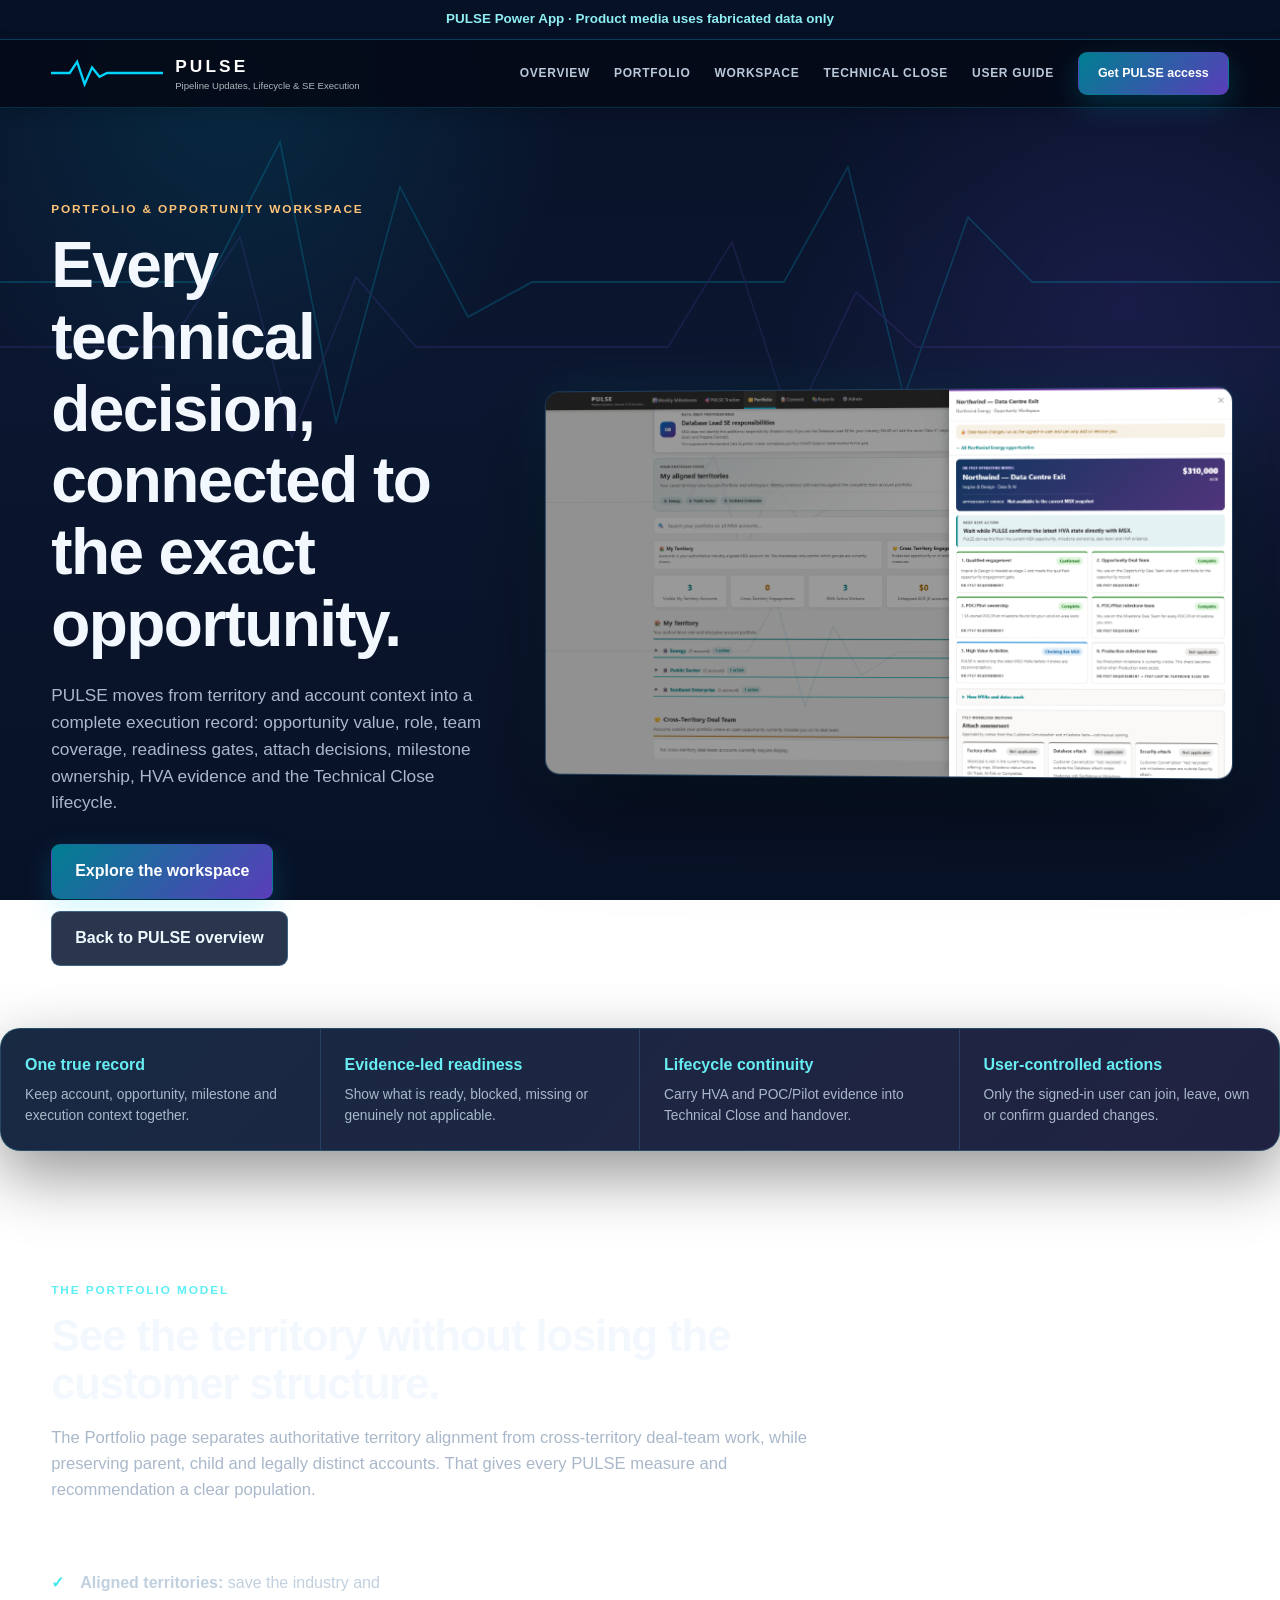
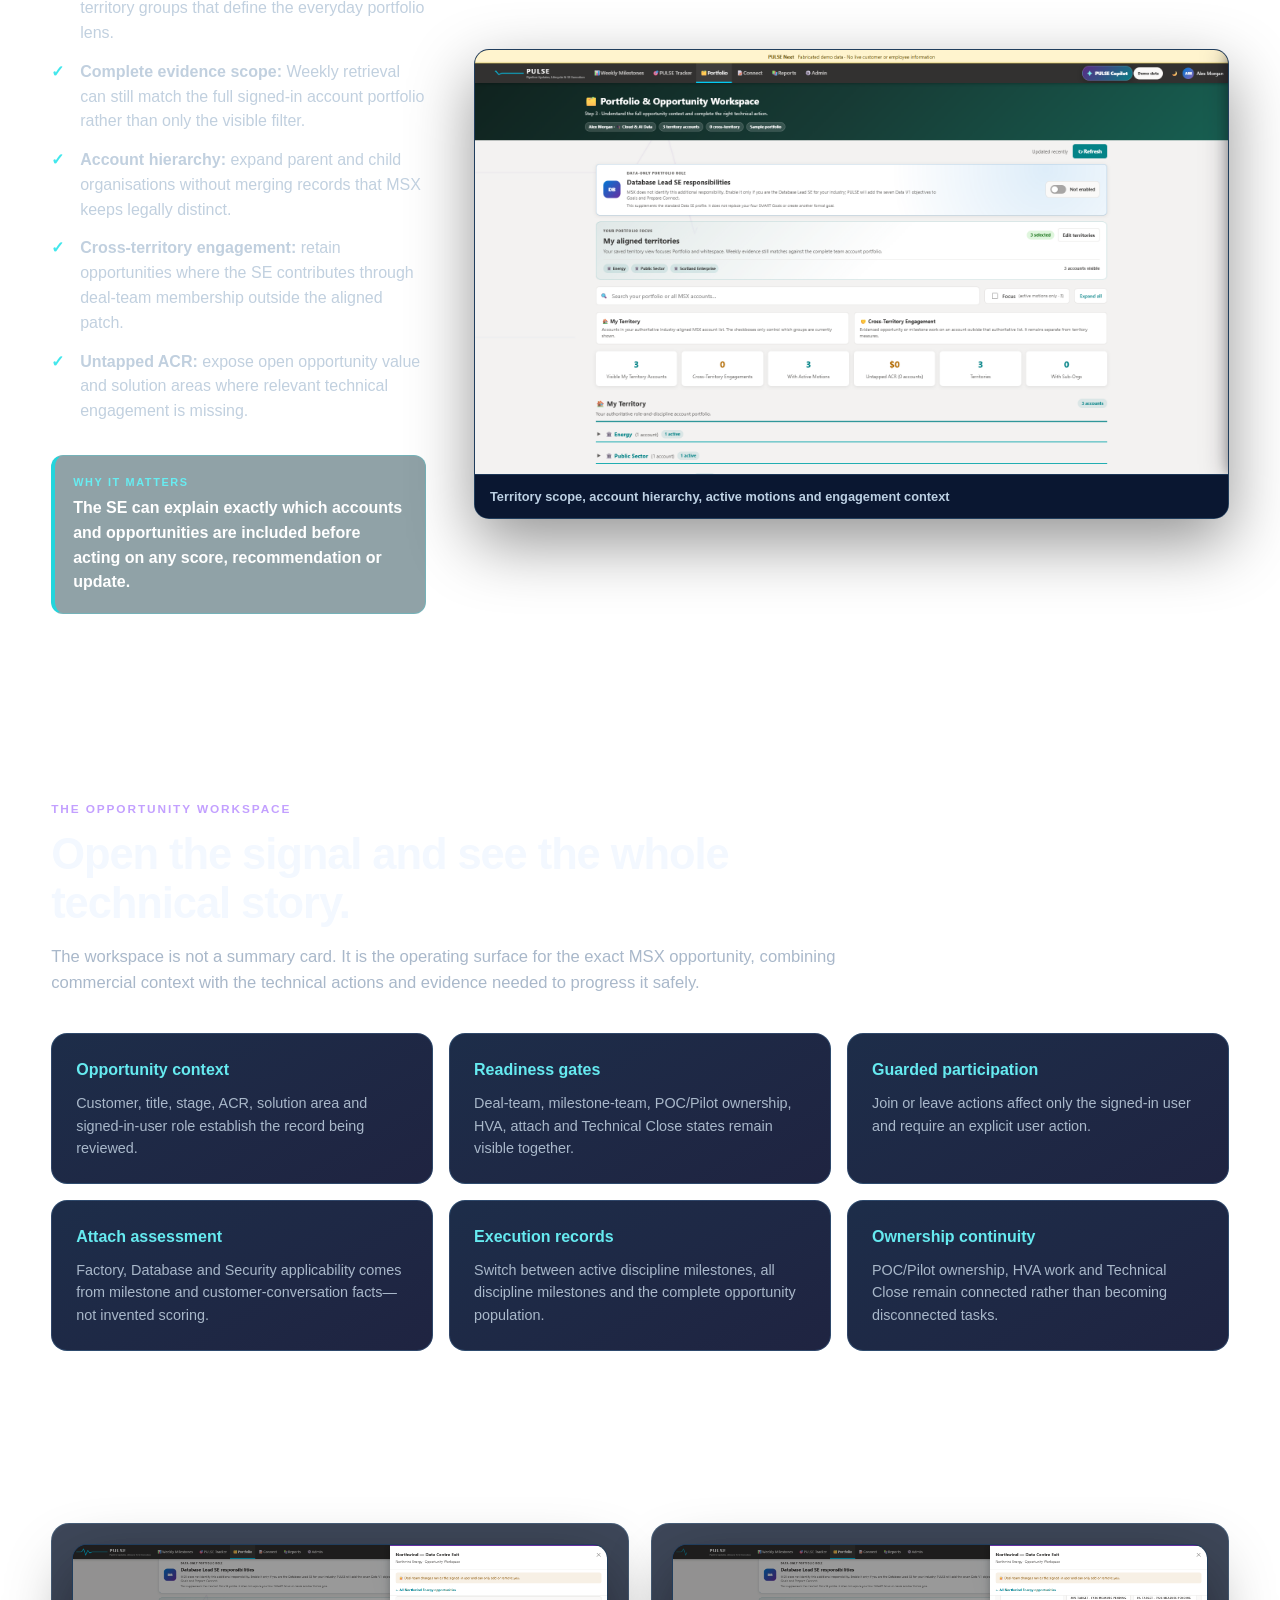
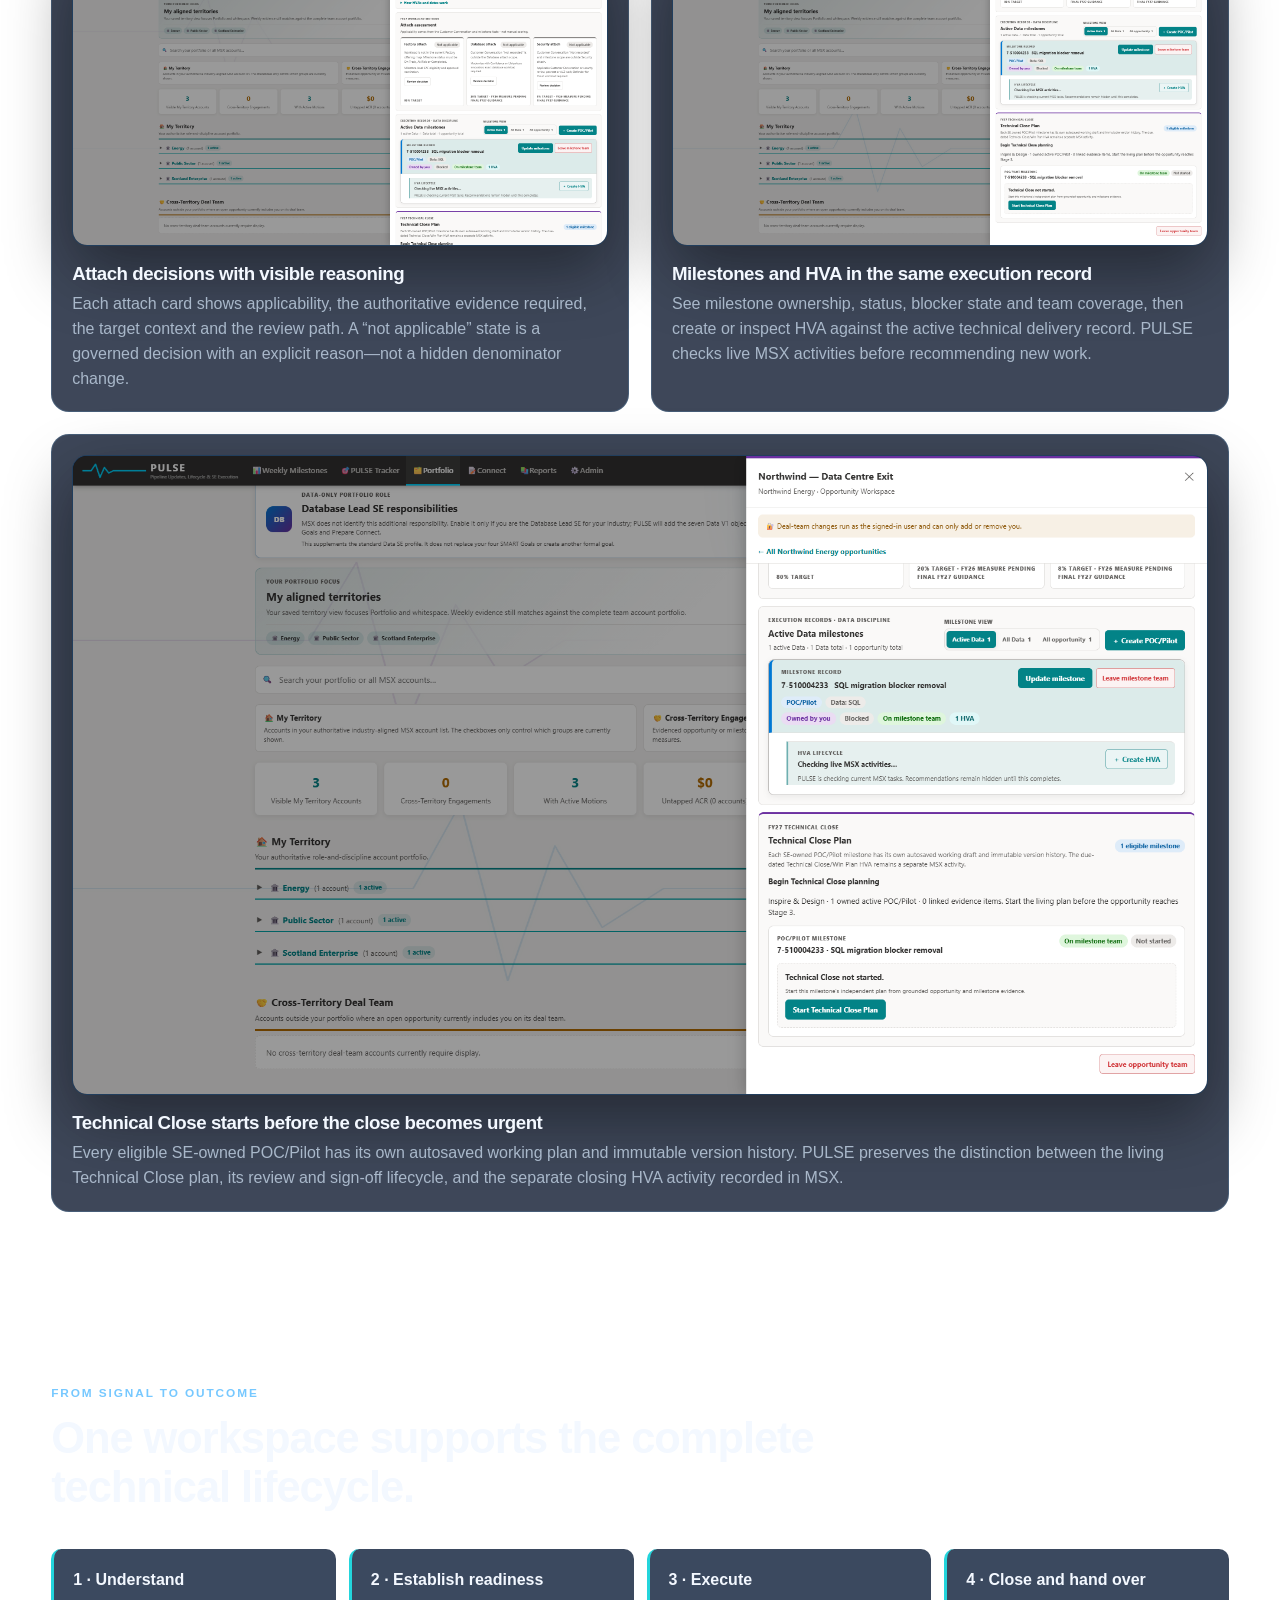
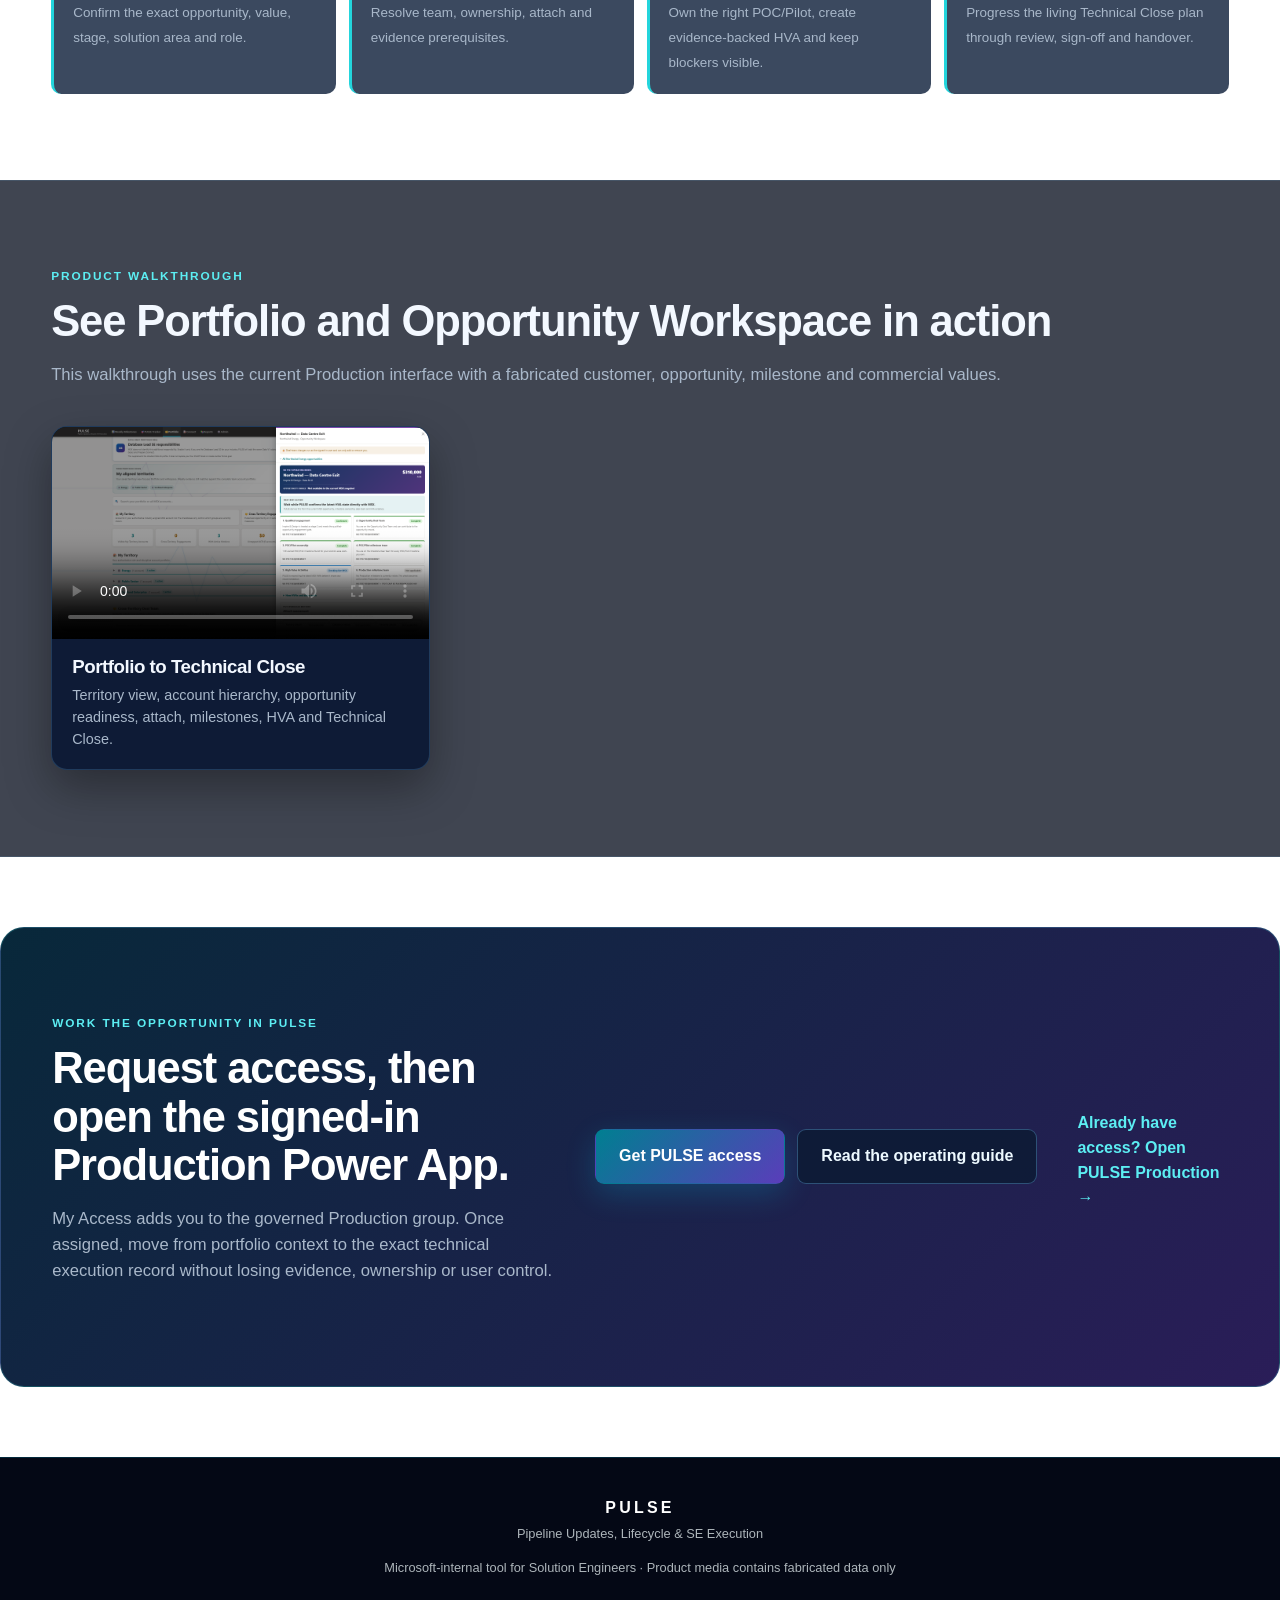
==== commit 01efd396: "Route PULSE entry points through My Access Co-authored-by: Copilot <223556219+Copilot@users.noreply." ====
--- a/portfolio.html
+++ b/portfolio.html
@@ -28,7 +28,7 @@
       <a href="#technical-close">TECHNICAL CLOSE</a>
       <a href="userguide.html">USER GUIDE</a>
     </nav>
-    <a class="btn btn-primary nav-cta" href="https://apps.powerapps.com/play/e/e039dcfb-b20b-e65f-ad57-d03475ca12a8/app/08a4dc36-cfad-464f-891b-8ad8db1c9adf?tenantId=72f988bf-86f1-41af-91ab-2d7cd011db47" target="_blank" rel="noopener">Open PULSE</a>
+    <a class="btn btn-primary nav-cta" href="https://myaccess.microsoft.com/@microsoft.onmicrosoft.com#/access-packages/0dbd2a71-1cb3-450d-a320-0b40c3ac8f8f" target="_blank" rel="noopener">Get PULSE access</a>
     <button class="nav-burger" id="navBurger" aria-label="Menu">☰</button>
   </header>
 
@@ -140,13 +140,14 @@
     <section class="cta section">
       <div>
         <div class="eyebrow">WORK THE OPPORTUNITY IN PULSE</div>
-        <h2>Open the signed-in Production Power App.</h2>
-        <p>Move from portfolio context to the exact technical execution record without losing evidence, ownership or user control.</p>
+        <h2>Request access, then open the signed-in Production Power App.</h2>
+        <p>My Access adds you to the governed Production group. Once assigned, move from portfolio context to the exact technical execution record without losing evidence, ownership or user control.</p>
       </div>
       <div class="hero-actions">
-        <a class="btn btn-primary btn-large" href="https://apps.powerapps.com/play/e/e039dcfb-b20b-e65f-ad57-d03475ca12a8/app/08a4dc36-cfad-464f-891b-8ad8db1c9adf?tenantId=72f988bf-86f1-41af-91ab-2d7cd011db47" target="_blank" rel="noopener">Open PULSE</a>
+        <a class="btn btn-primary btn-large" href="https://myaccess.microsoft.com/@microsoft.onmicrosoft.com#/access-packages/0dbd2a71-1cb3-450d-a320-0b40c3ac8f8f" target="_blank" rel="noopener">Get PULSE access</a>
         <a class="btn btn-secondary btn-large" href="userguide.html#portfolio">Read the operating guide</a>
       </div>
+      <a class="text-link" href="https://apps.powerapps.com/play/e/e039dcfb-b20b-e65f-ad57-d03475ca12a8/app/08a4dc36-cfad-464f-891b-8ad8db1c9adf?tenantId=72f988bf-86f1-41af-91ab-2d7cd011db47" target="_blank" rel="noopener">Already have access? Open PULSE Production →</a>
     </section>
   </main>
 
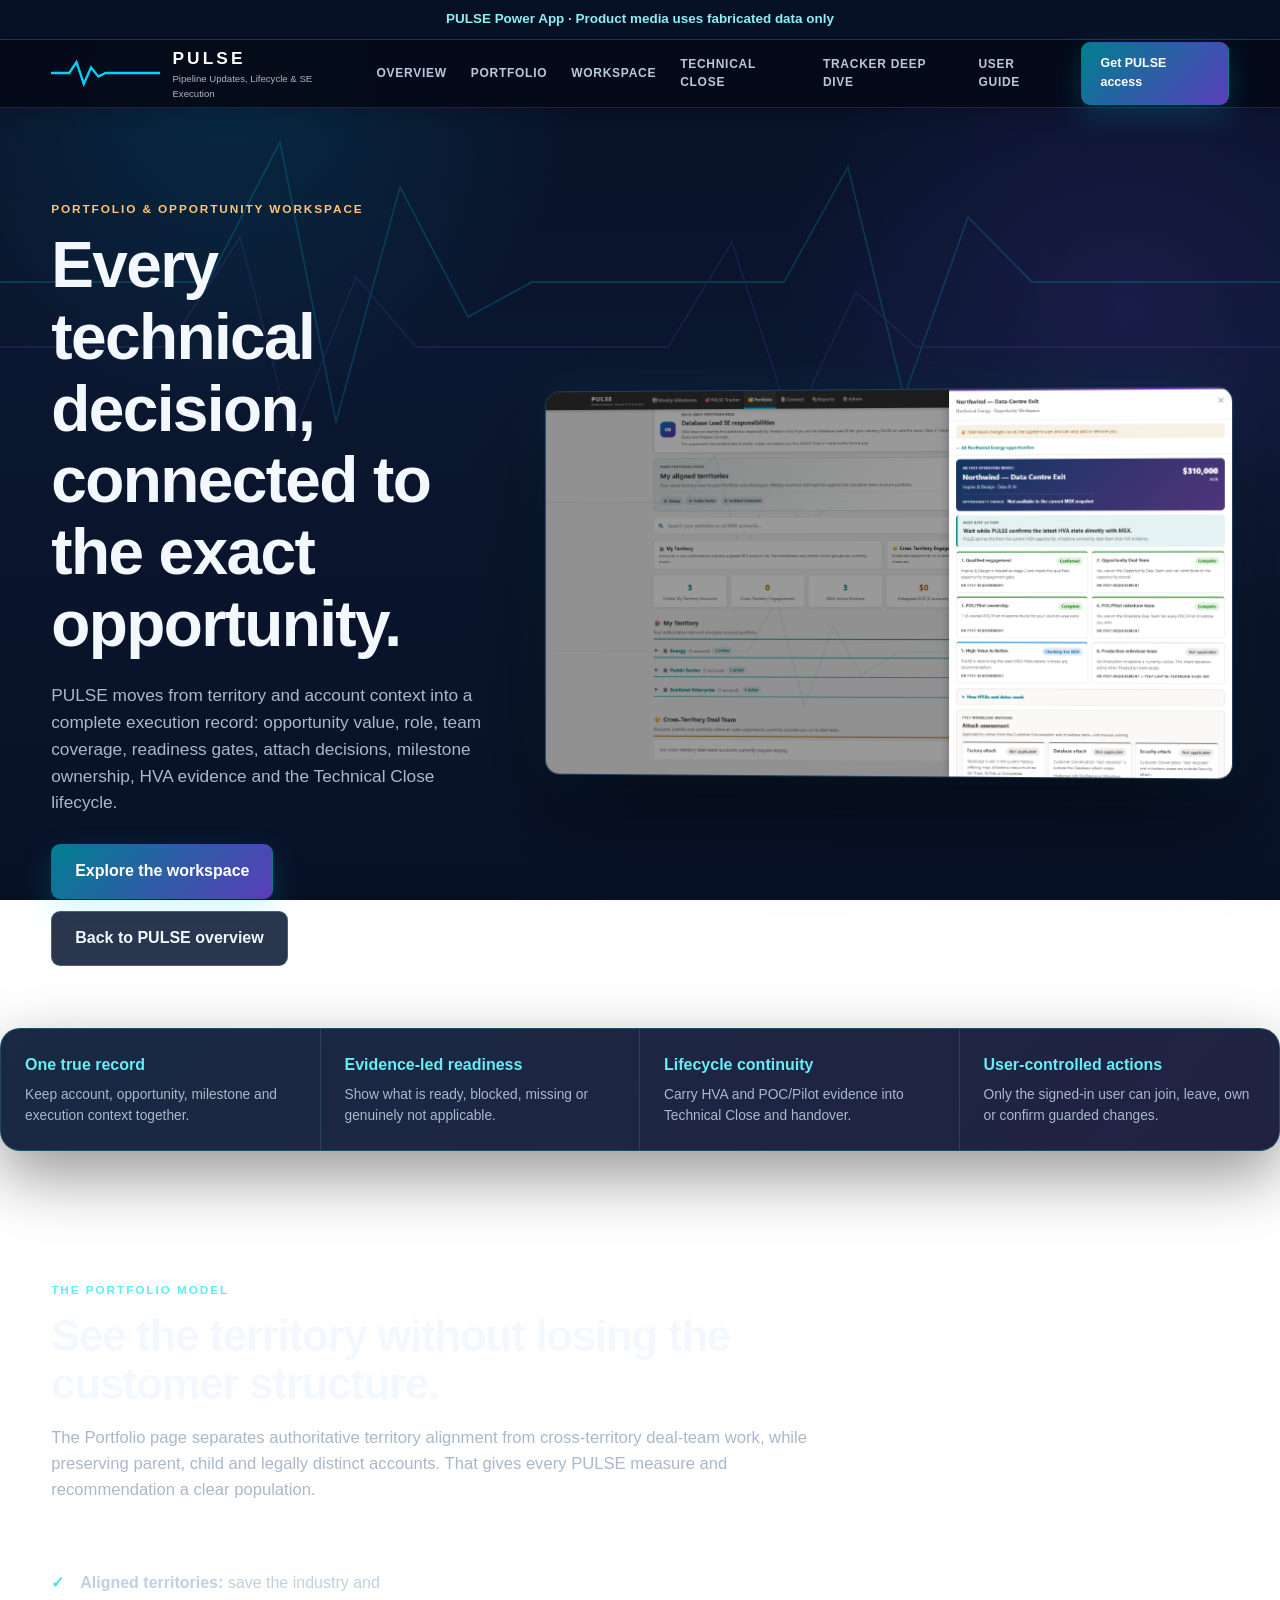
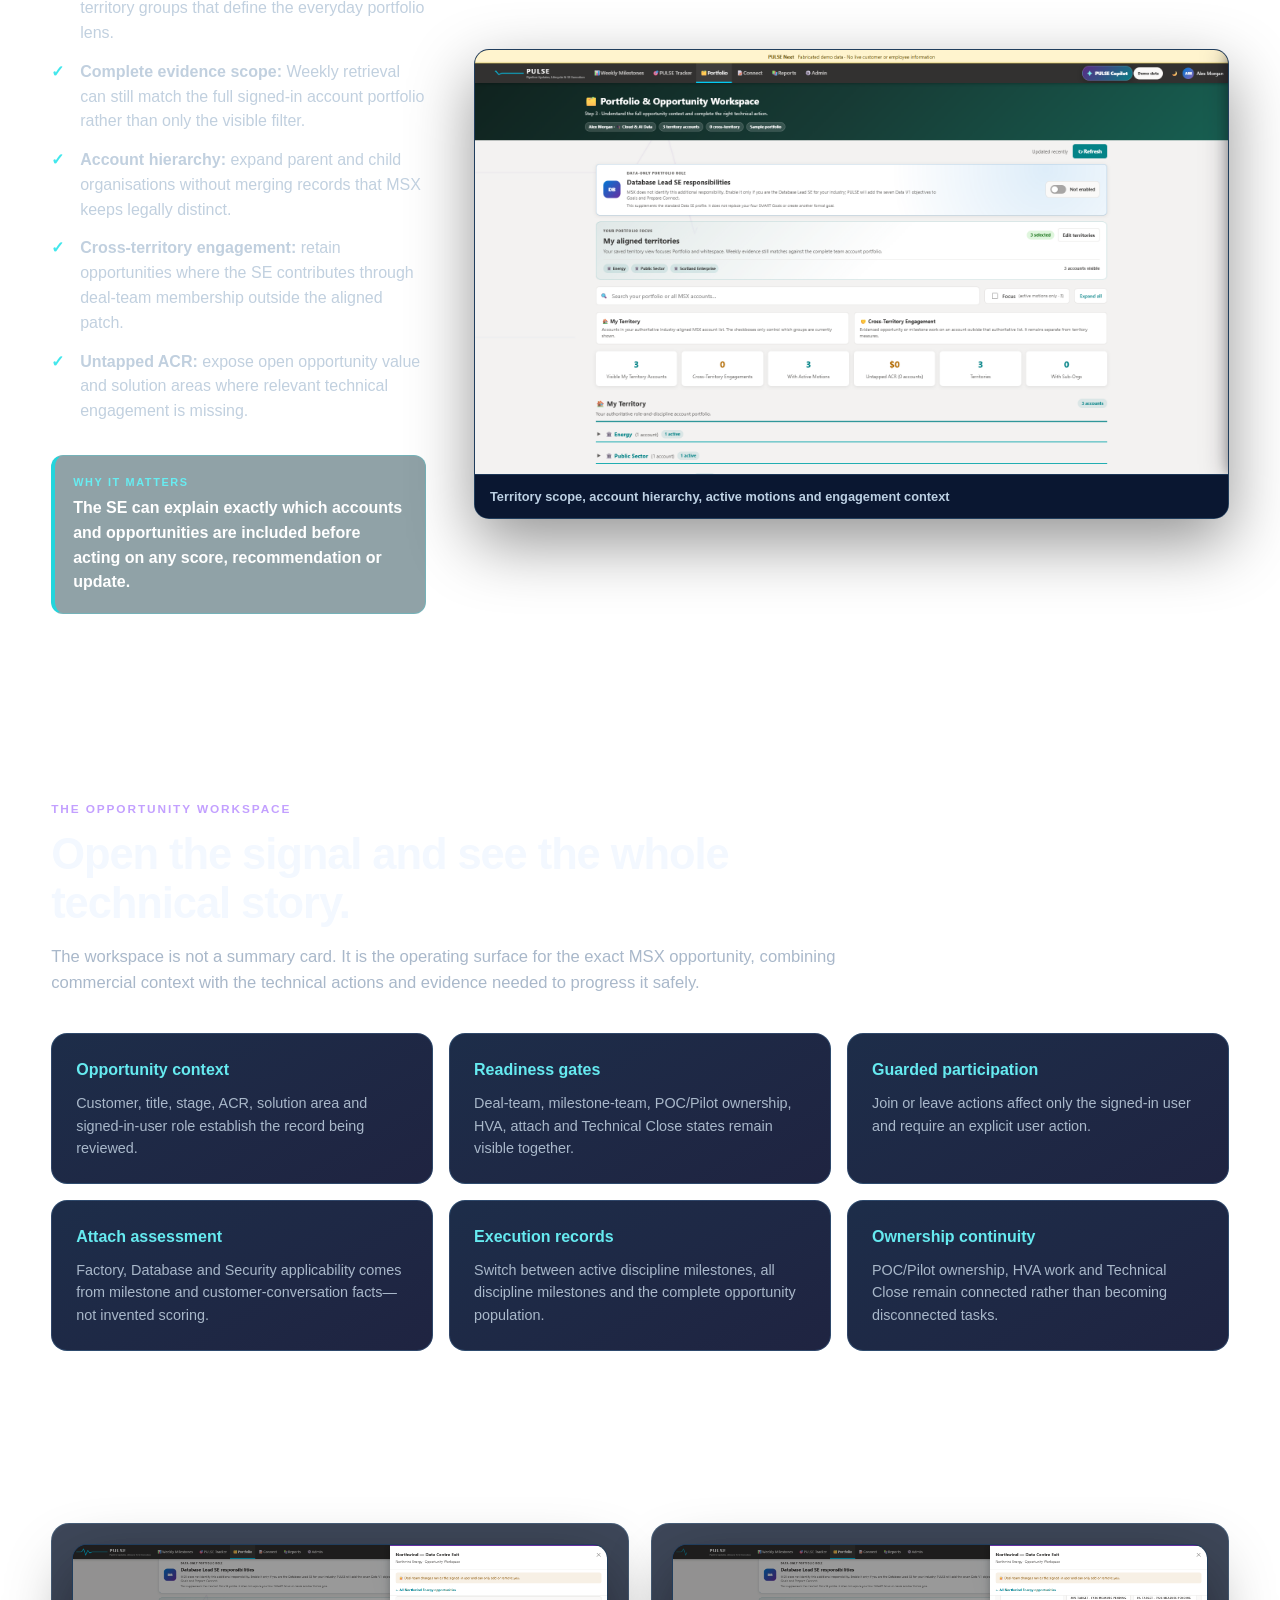
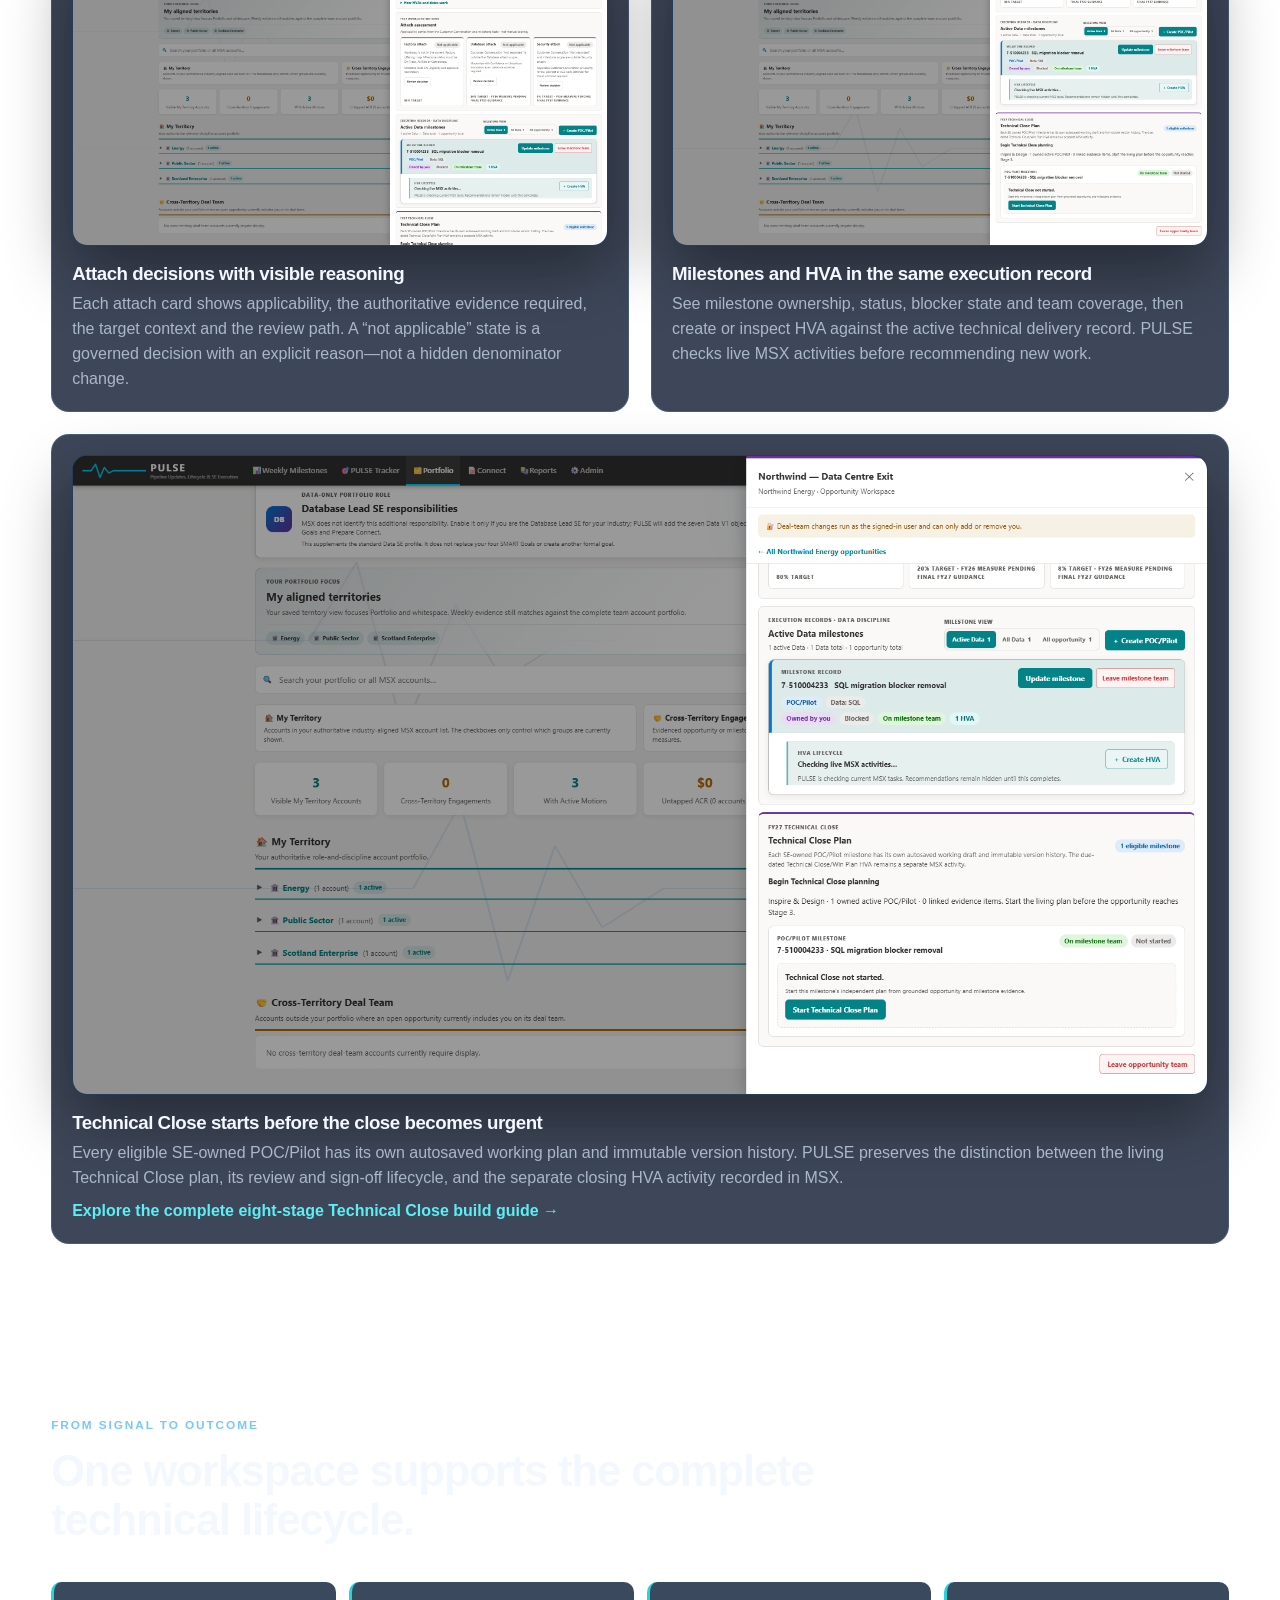
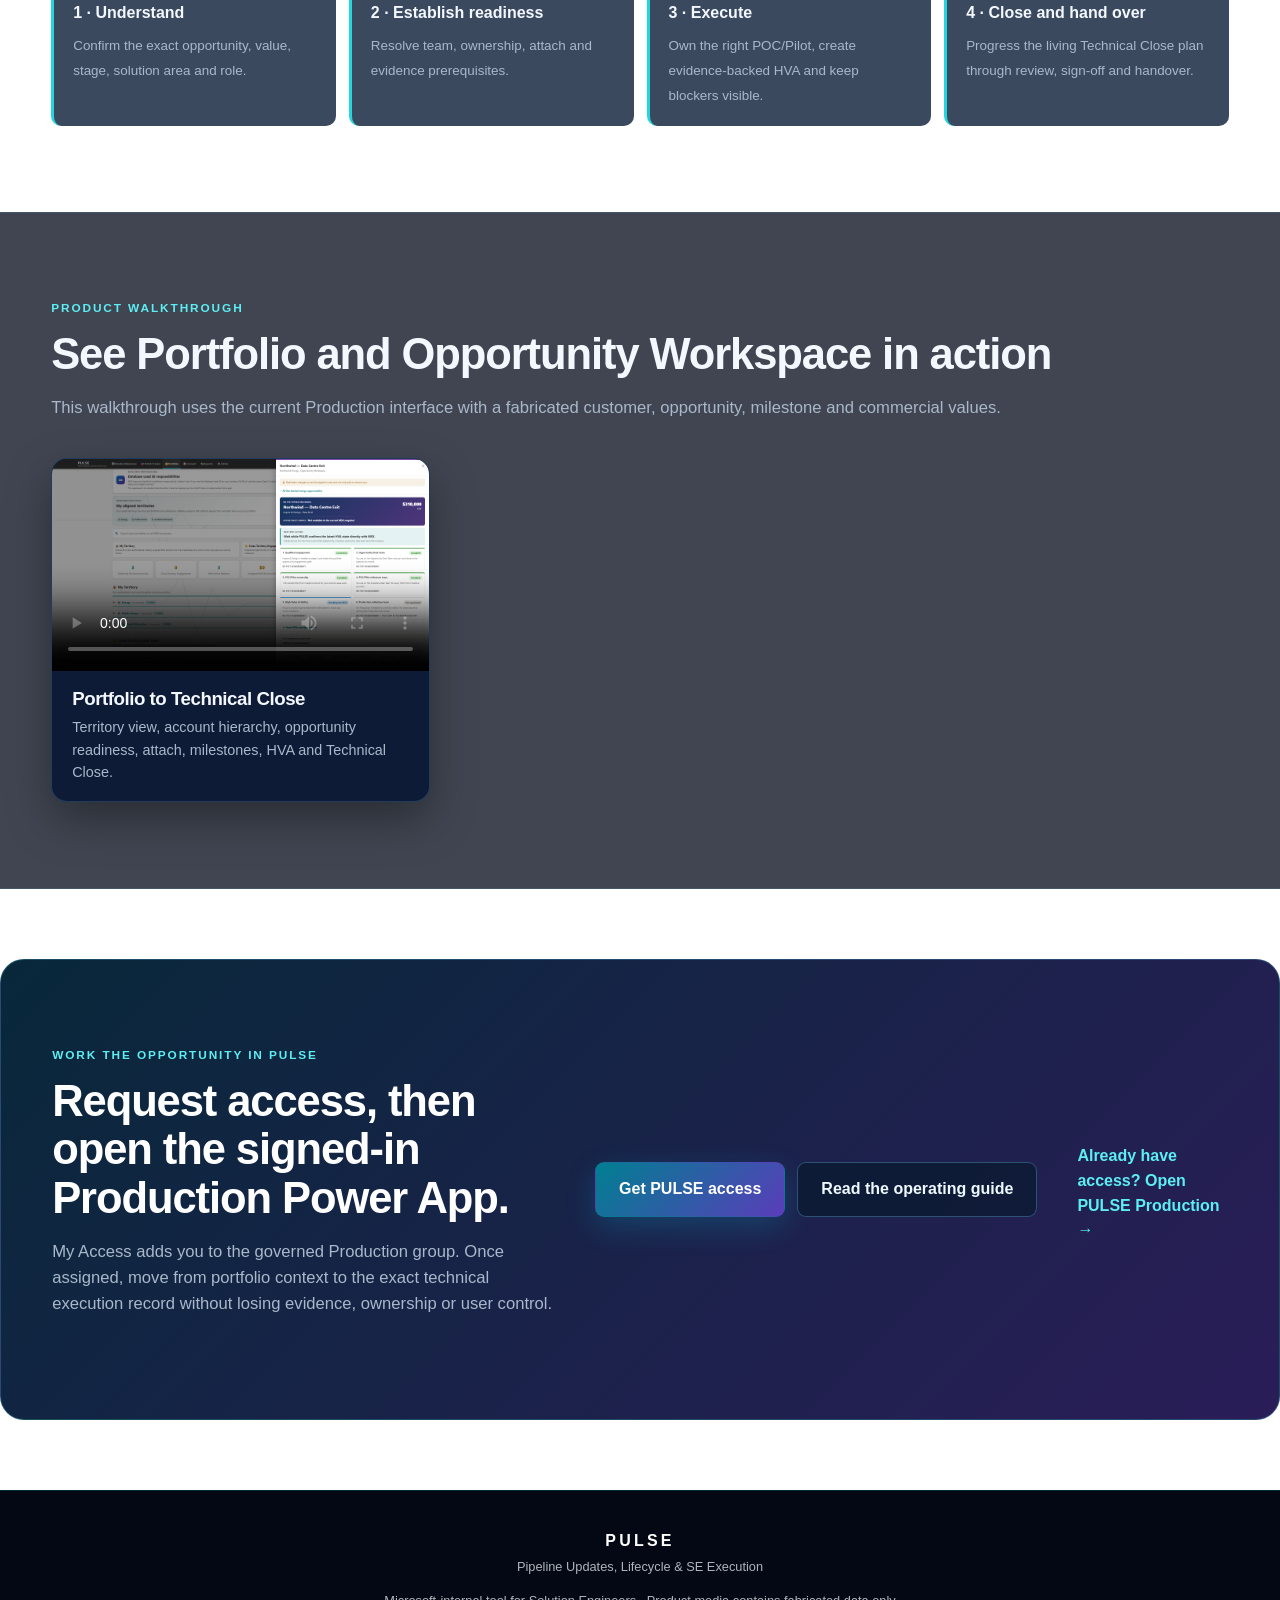
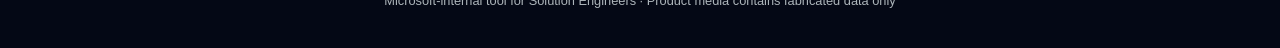
==== commit c4be952b: "Expand Tracker and Technical Close guidance Co-authored-by: Copilot <223556219+Copilot@users.noreply" ====
--- a/portfolio.html
+++ b/portfolio.html
@@ -26,6 +26,7 @@
       <a href="#portfolio-map">PORTFOLIO</a>
       <a href="#workspace">WORKSPACE</a>
       <a href="#technical-close">TECHNICAL CLOSE</a>
+      <a href="tracker.html">TRACKER DEEP DIVE</a>
       <a href="userguide.html">USER GUIDE</a>
     </nav>
     <a class="btn btn-primary nav-cta" href="https://myaccess.microsoft.com/@microsoft.onmicrosoft.com#/access-packages/0dbd2a71-1cb3-450d-a320-0b40c3ac8f8f" target="_blank" rel="noopener">Get PULSE access</a>
@@ -106,6 +107,7 @@
           <figure class="app-frame"><img src="images/current/opportunity-workspace-technical-close.png" alt="PULSE Technical Close planning workspace" /></figure>
           <h3>Technical Close starts before the close becomes urgent</h3>
           <p>Every eligible SE-owned POC/Pilot has its own autosaved working plan and immutable version history. PULSE preserves the distinction between the living Technical Close plan, its review and sign-off lifecycle, and the separate closing HVA activity recorded in MSX.</p>
+          <p><a class="text-link" href="tracker.html#technical-close">Explore the complete eight-stage Technical Close build guide →</a></p>
         </article>
       </div>
     </section>
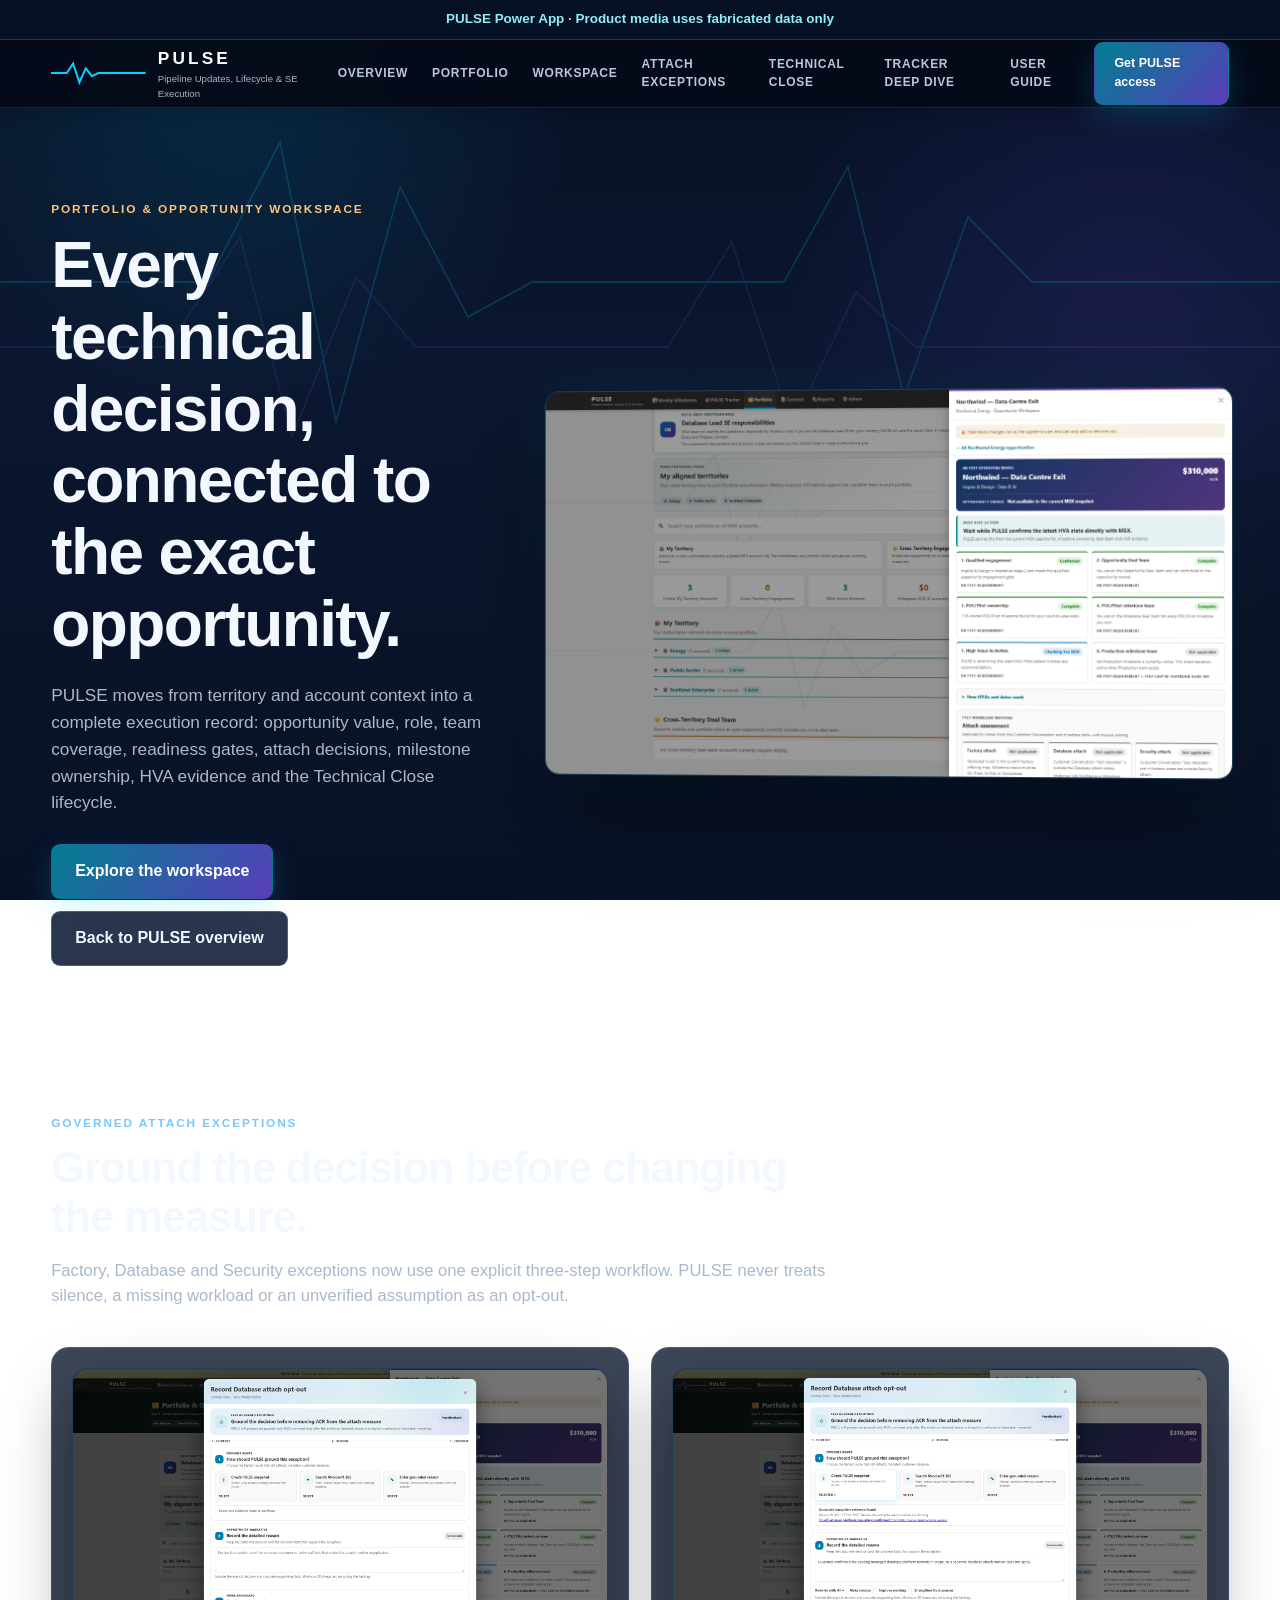
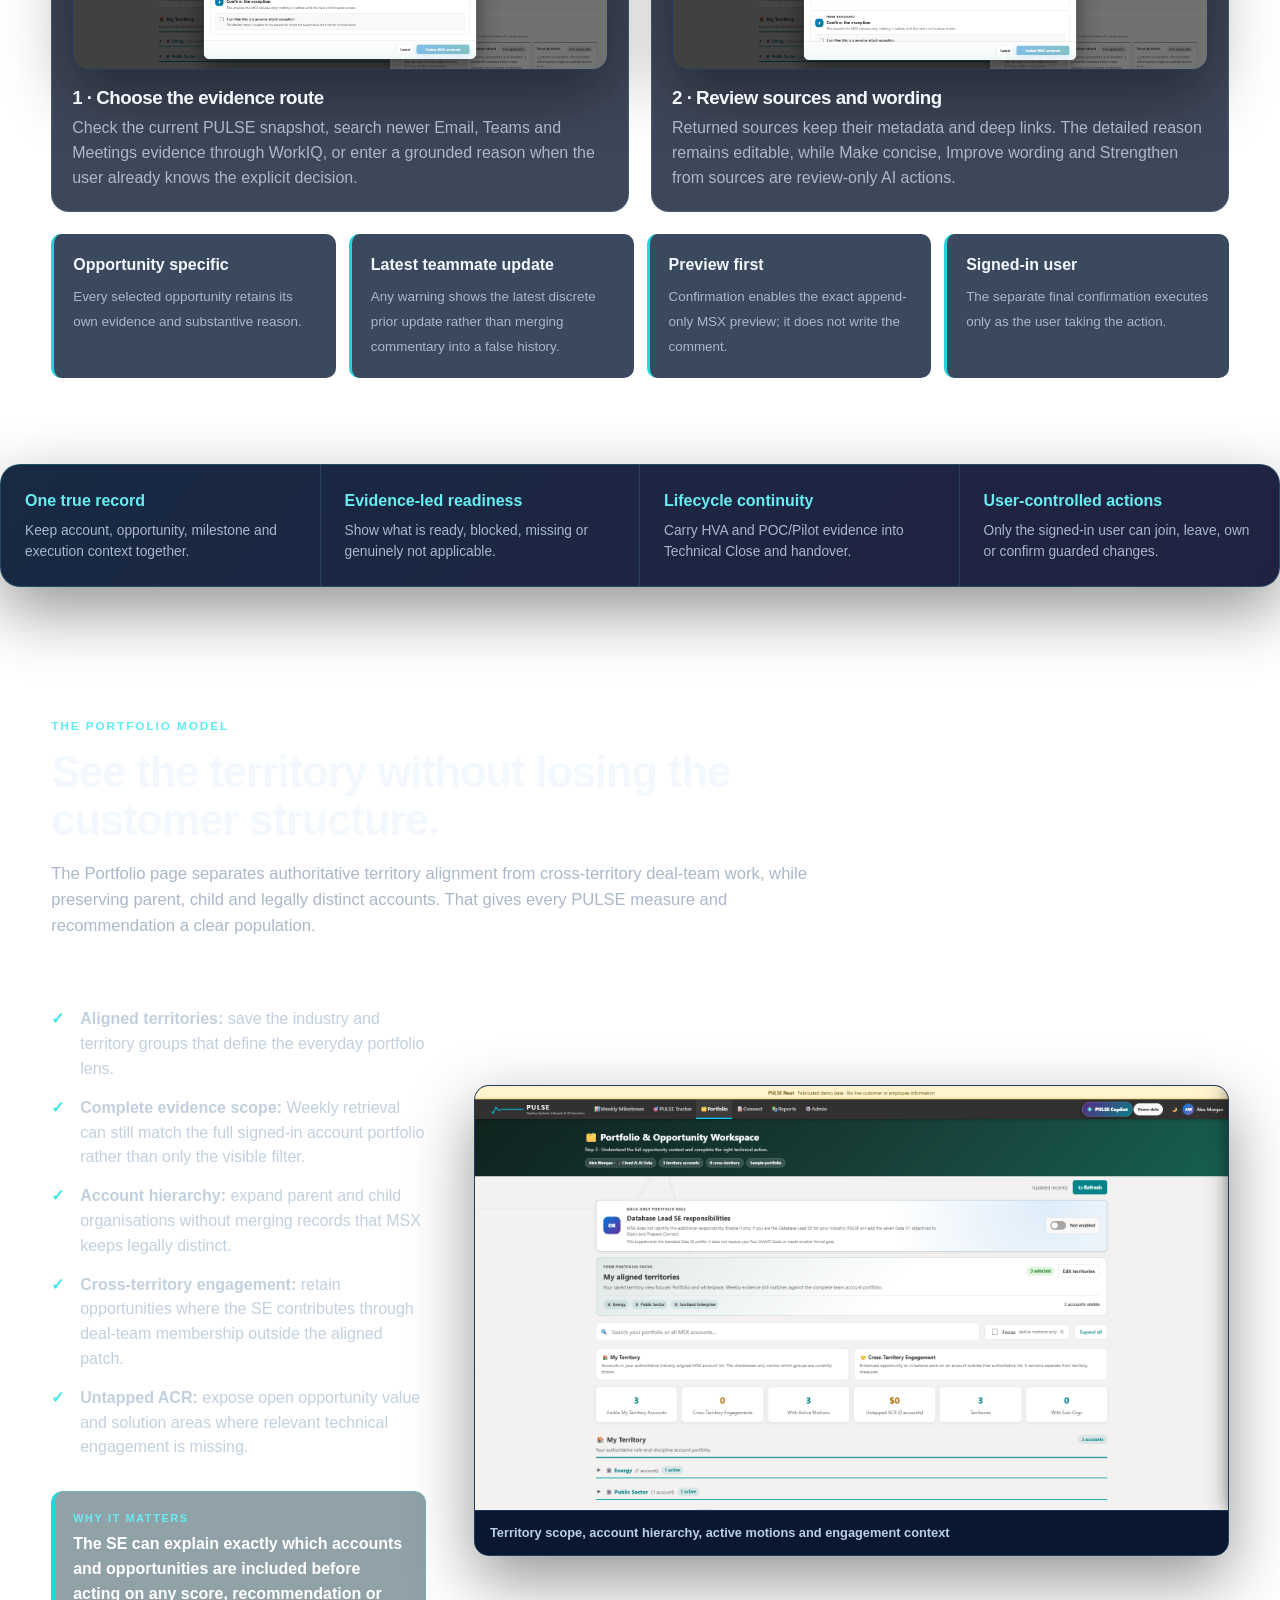
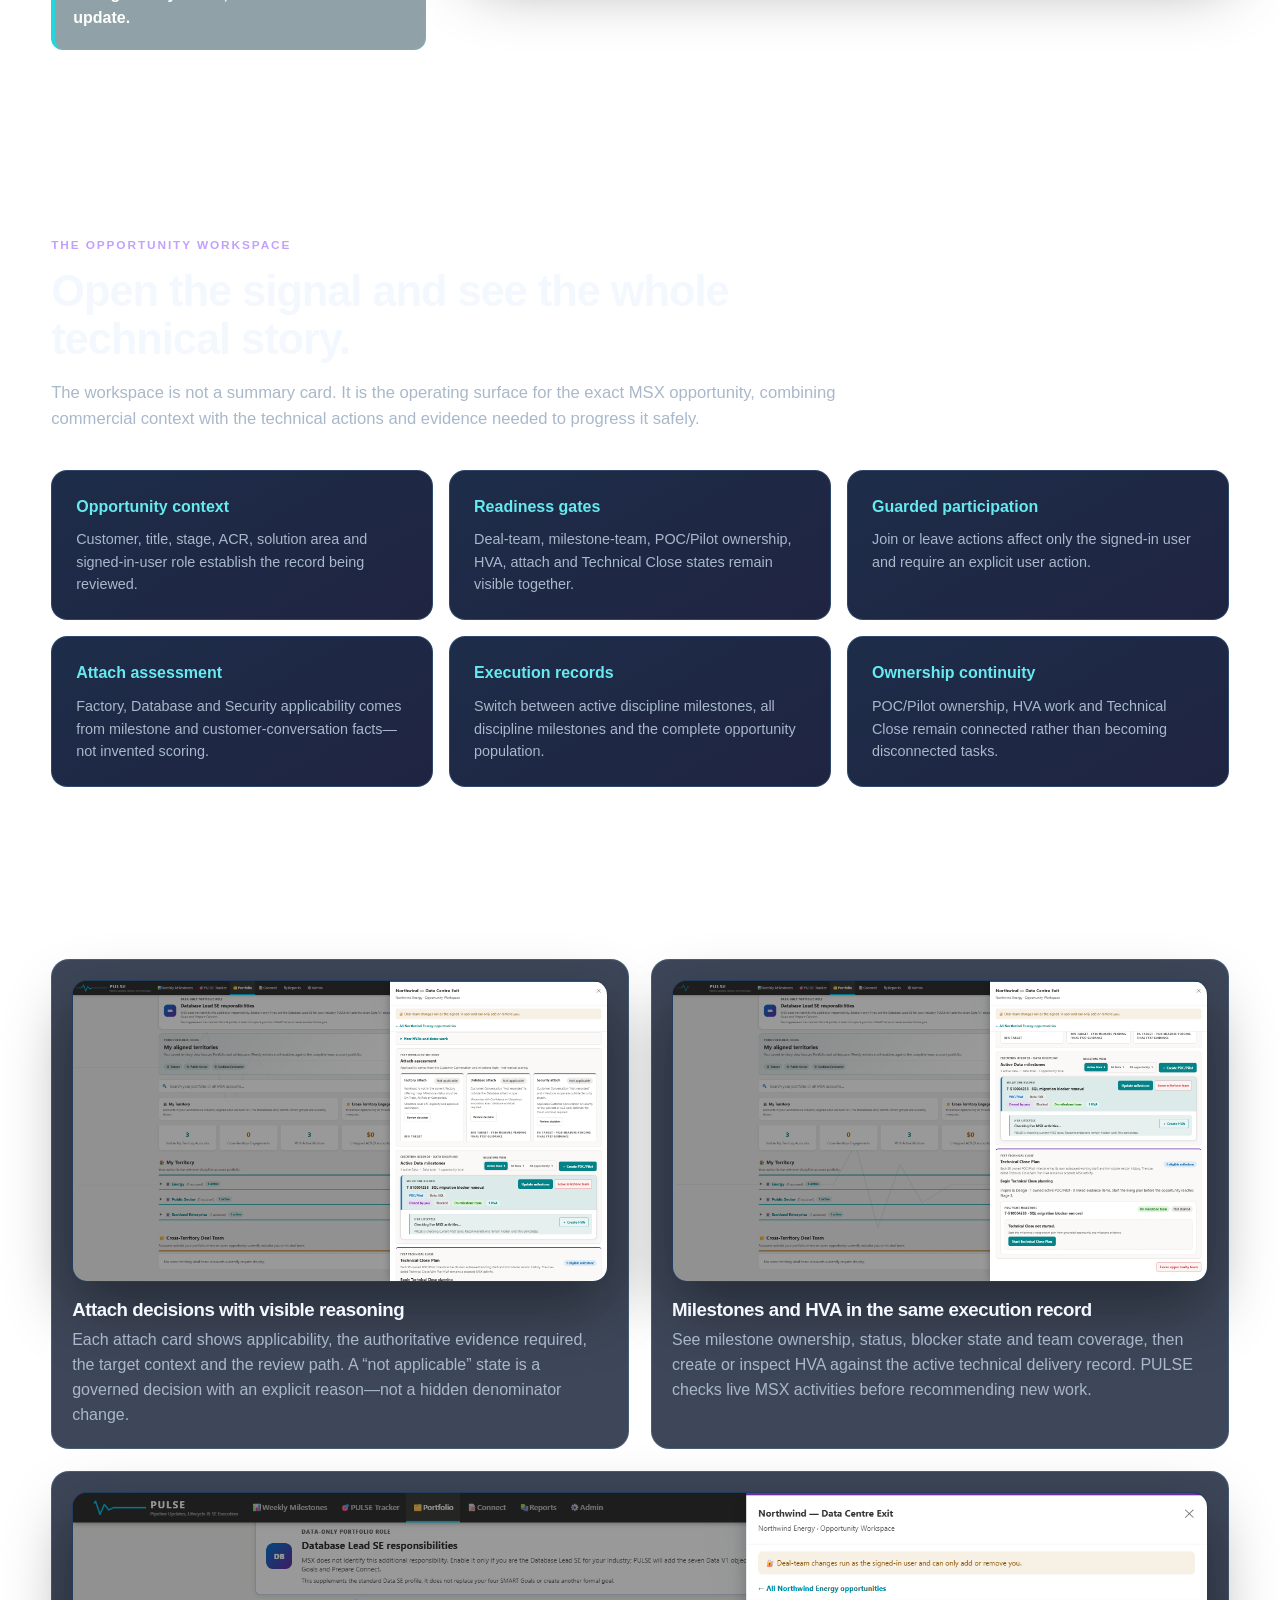
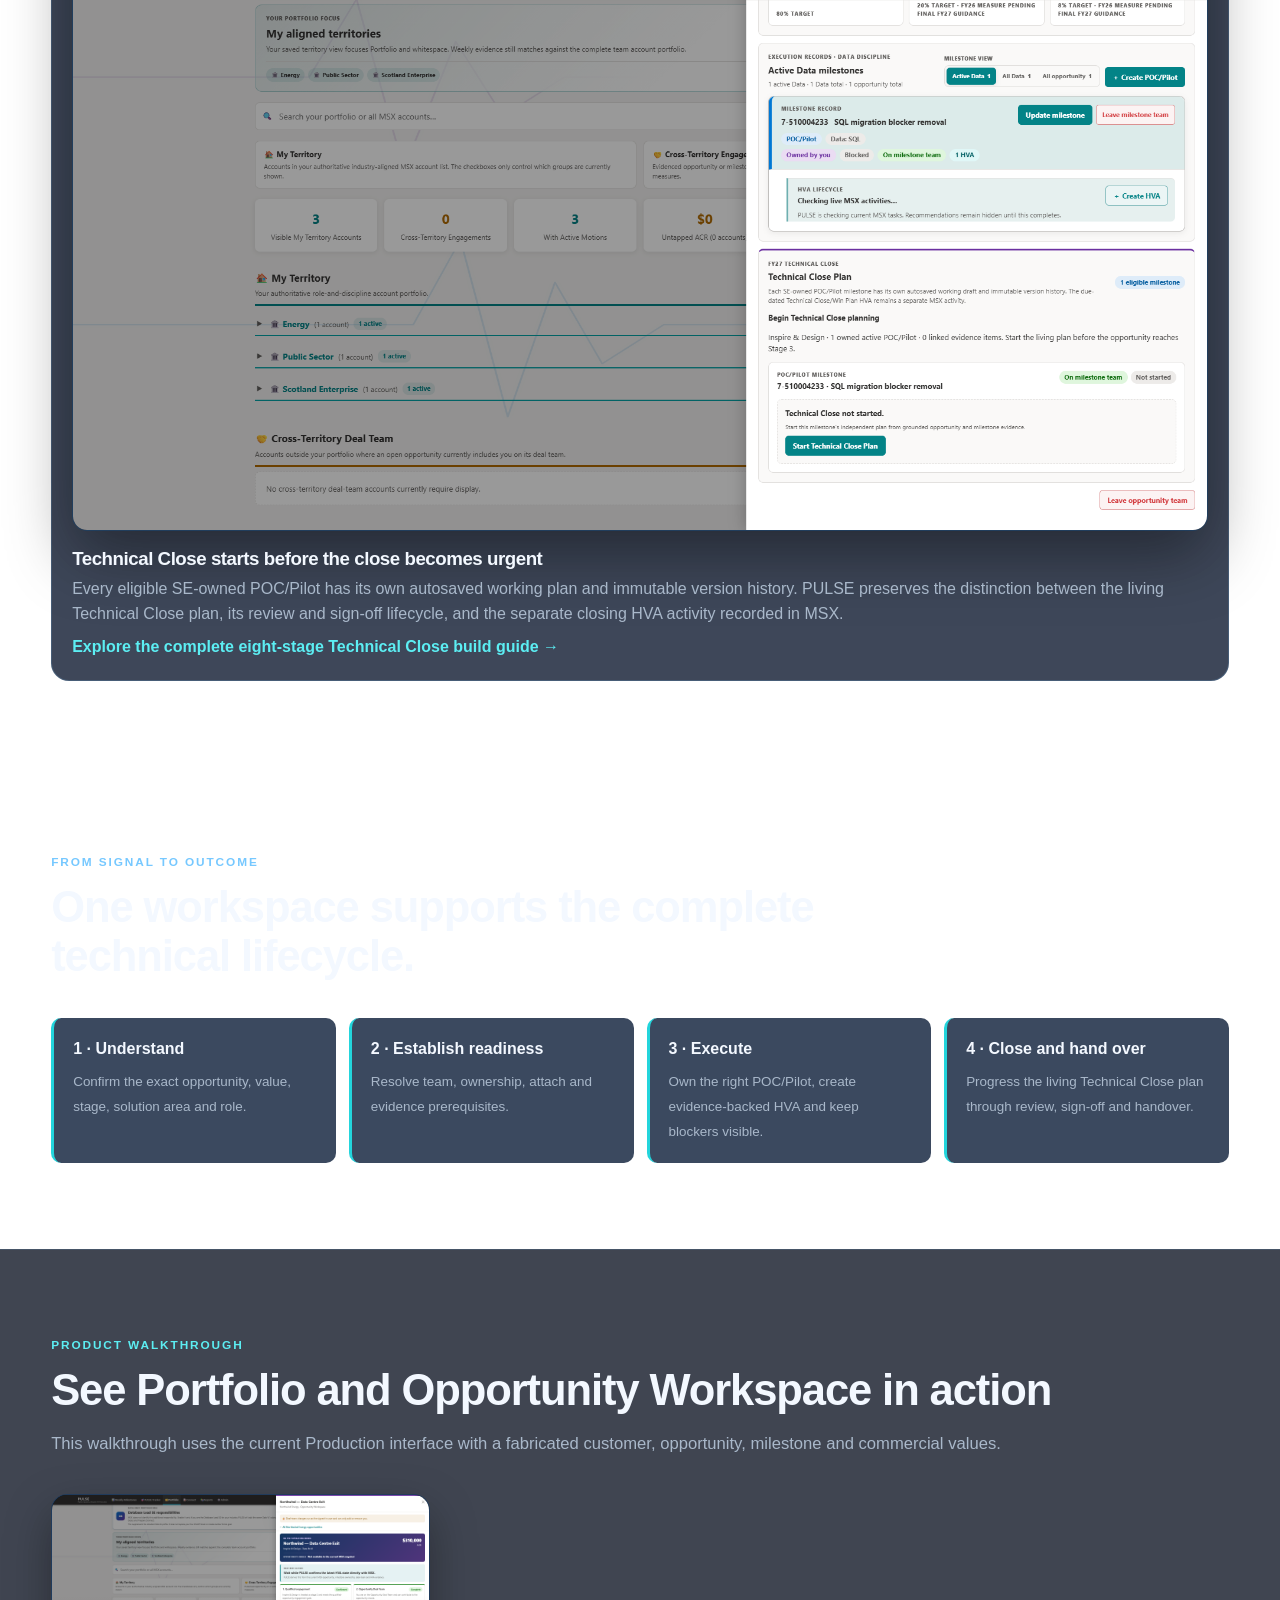
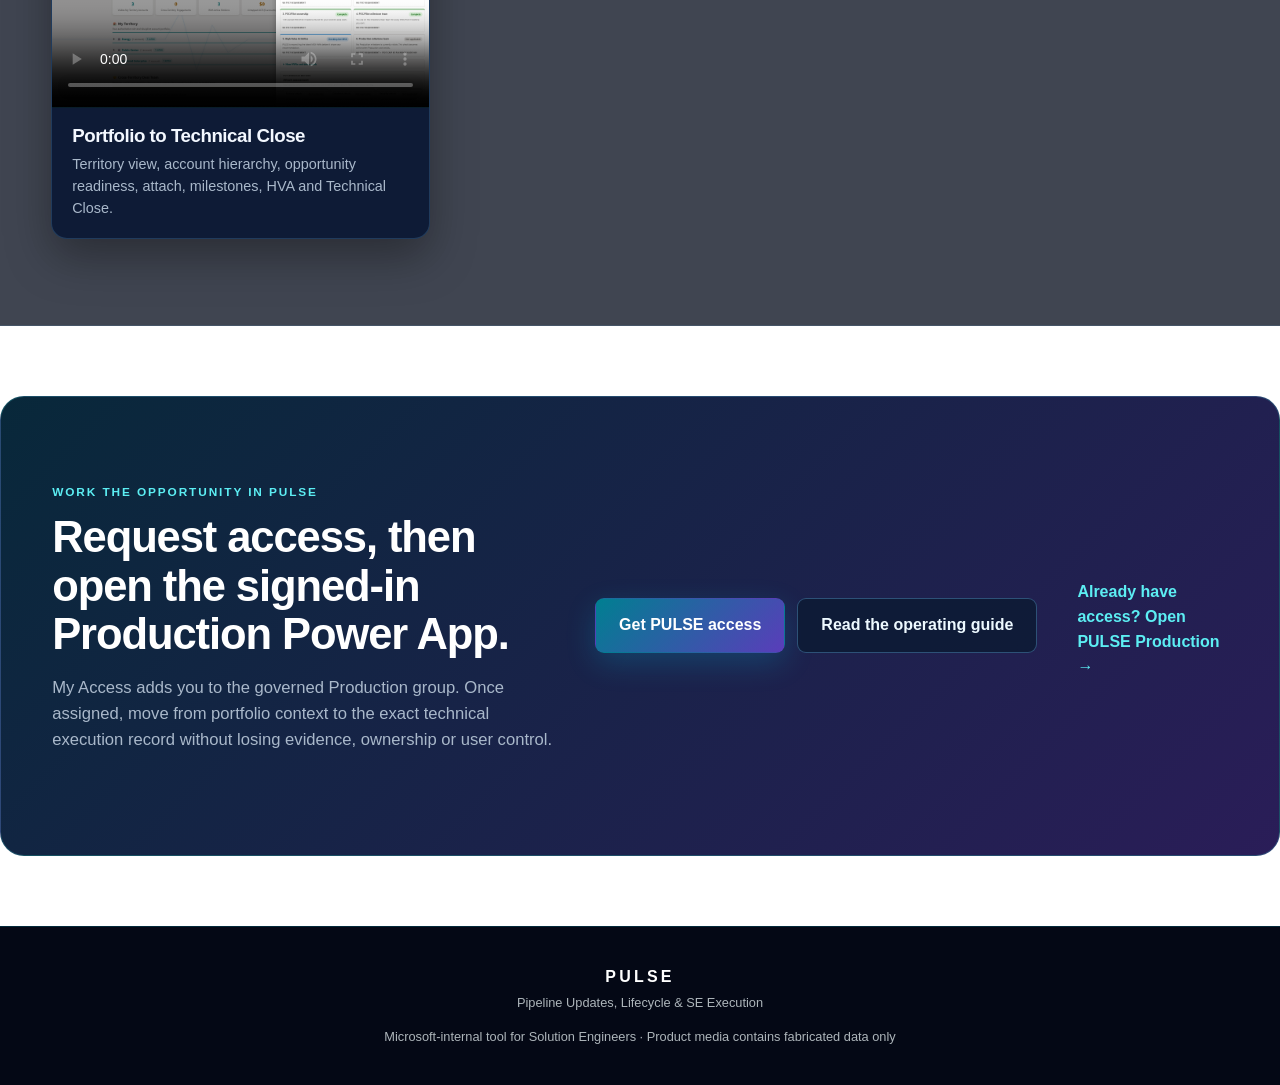
==== commit 33090aaa: "Refresh PULSE guides for role-aware workflows Co-authored-by: Copilot <223556219+Copilot@users.norep" ====
--- a/portfolio.html
+++ b/portfolio.html
@@ -5,7 +5,7 @@
   <meta name="viewport" content="width=device-width, initial-scale=1" />
   <title>PULSE Portfolio &amp; Opportunity Workspace</title>
   <meta name="description" content="Explore how PULSE connects account hierarchy, opportunity readiness, attach, milestones, HVA and Technical Close in one signed-in workspace." />
-  <link rel="stylesheet" href="assets/site.css?v=20261020c" />
+  <link rel="stylesheet" href="assets/site.css?v=20261025a" />
   <link rel="icon" href="data:image/svg+xml,%3Csvg xmlns='http://www.w3.org/2000/svg' viewBox='0 0 40 40'%3E%3Cpolyline points='2,20 12,20 17,8 22,32 27,14 32,24 38,20' fill='none' stroke='%2300d4ff' stroke-width='3'/%3E%3C/svg%3E" />
 </head>
 <body>
@@ -25,6 +25,7 @@
       <a href="index.html">OVERVIEW</a>
       <a href="#portfolio-map">PORTFOLIO</a>
       <a href="#workspace">WORKSPACE</a>
+      <a href="#exceptions">ATTACH EXCEPTIONS</a>
       <a href="#technical-close">TECHNICAL CLOSE</a>
       <a href="tracker.html">TRACKER DEEP DIVE</a>
       <a href="userguide.html">USER GUIDE</a>
@@ -45,6 +46,32 @@
         </div>
       </div>
       <figure class="app-frame hero-frame"><img src="images/current/opportunity-workspace.png" alt="PULSE Opportunity Workspace with fabricated opportunity data" /></figure>
+    </section>
+
+    <section class="section" id="exceptions">
+      <div class="section-heading">
+        <div class="eyebrow blue">GOVERNED ATTACH EXCEPTIONS</div>
+        <h2>Ground the decision before changing the measure.</h2>
+        <p>Factory, Database and Security exceptions now use one explicit three-step workflow. PULSE never treats silence, a missing workload or an unverified assumption as an opt-out.</p>
+      </div>
+      <div class="workspace-story">
+        <article>
+          <figure class="app-frame"><img src="images/current/attach-exception-routes.png" alt="Governed attach exception evidence-route selection using fabricated data" /></figure>
+          <h3>1 · Choose the evidence route</h3>
+          <p>Check the current PULSE snapshot, search newer Email, Teams and Meetings evidence through WorkIQ, or enter a grounded reason when the user already knows the explicit decision.</p>
+        </article>
+        <article>
+          <figure class="app-frame"><img src="images/current/attach-exception-grounded.png" alt="Source-grounded attach exception with AI rewrite controls using fabricated data" /></figure>
+          <h3>2 · Review sources and wording</h3>
+          <p>Returned sources keep their metadata and deep links. The detailed reason remains editable, while Make concise, Improve wording and Strengthen from sources are review-only AI actions.</p>
+        </article>
+      </div>
+      <div class="guardrail-grid" style="margin-top:22px;">
+        <article><strong>Opportunity specific</strong><span>Every selected opportunity retains its own evidence and substantive reason.</span></article>
+        <article><strong>Latest teammate update</strong><span>Any warning shows the latest discrete prior update rather than merging commentary into a false history.</span></article>
+        <article><strong>Preview first</strong><span>Confirmation enables the exact append-only MSX preview; it does not write the comment.</span></article>
+        <article><strong>Signed-in user</strong><span>The separate final confirmation executes only as the user taking the action.</span></article>
+      </div>
     </section>
 
     <section class="proof-strip" aria-label="Opportunity Workspace strengths">
@@ -158,6 +185,6 @@
     <span>Pipeline Updates, Lifecycle &amp; SE Execution</span>
     <p>Microsoft-internal tool for Solution Engineers · Product media contains fabricated data only</p>
   </footer>
-  <script src="assets/site.js?v=20261020b"></script>
+  <script src="assets/site.js?v=20261025a"></script>
 </body>
 </html>
--- a/assets/site.css
+++ b/assets/site.css
@@ -69,6 +69,7 @@
 .tab-gallery article{display:flex;flex-direction:column;background:linear-gradient(160deg,#101f3d,#0b1730);color:var(--ink);border:1px solid rgba(101,192,255,.2);padding:12px;box-shadow:0 20px 50px rgba(0,0,0,.35)}
 .tab-gallery p{color:var(--muted)}.gallery-copy{padding:16px 10px 10px}.gallery-copy h3{margin:8px 0}.gallery-copy ul{padding-left:18px;margin:16px 0 0;color:#b9c9da;font-size:.84rem}.gallery-copy li{margin:7px 0}
 .tracker-capabilities{max-width:var(--max);margin:24px auto 0;display:grid;grid-template-columns:repeat(4,1fr);gap:12px}.tracker-capabilities article{padding:18px;border:1px solid rgba(101,192,255,.18);border-radius:13px;background:rgba(7,19,41,.74)}.tracker-capabilities b,.tracker-capabilities span{display:block}.tracker-capabilities b{color:#70e9ef;margin-bottom:7px}.tracker-capabilities span{color:#a9b8ca;font-size:.82rem}
+.role-gallery{max-width:var(--max);margin:24px auto 0}
 .connect-feature{background:linear-gradient(145deg,rgba(19,24,55,.92),rgba(42,22,67,.9));border:1px solid rgba(184,140,255,.18)}
 .reports-feature{background:linear-gradient(145deg,rgba(8,27,52,.9),rgba(8,44,55,.7));border-radius:24px;border:1px solid rgba(91,188,255,.16)}
 .copilot-band{background:linear-gradient(145deg,rgba(18,29,60,.84),rgba(47,25,75,.68));border:1px solid rgba(184,140,255,.18);border-radius:24px}
